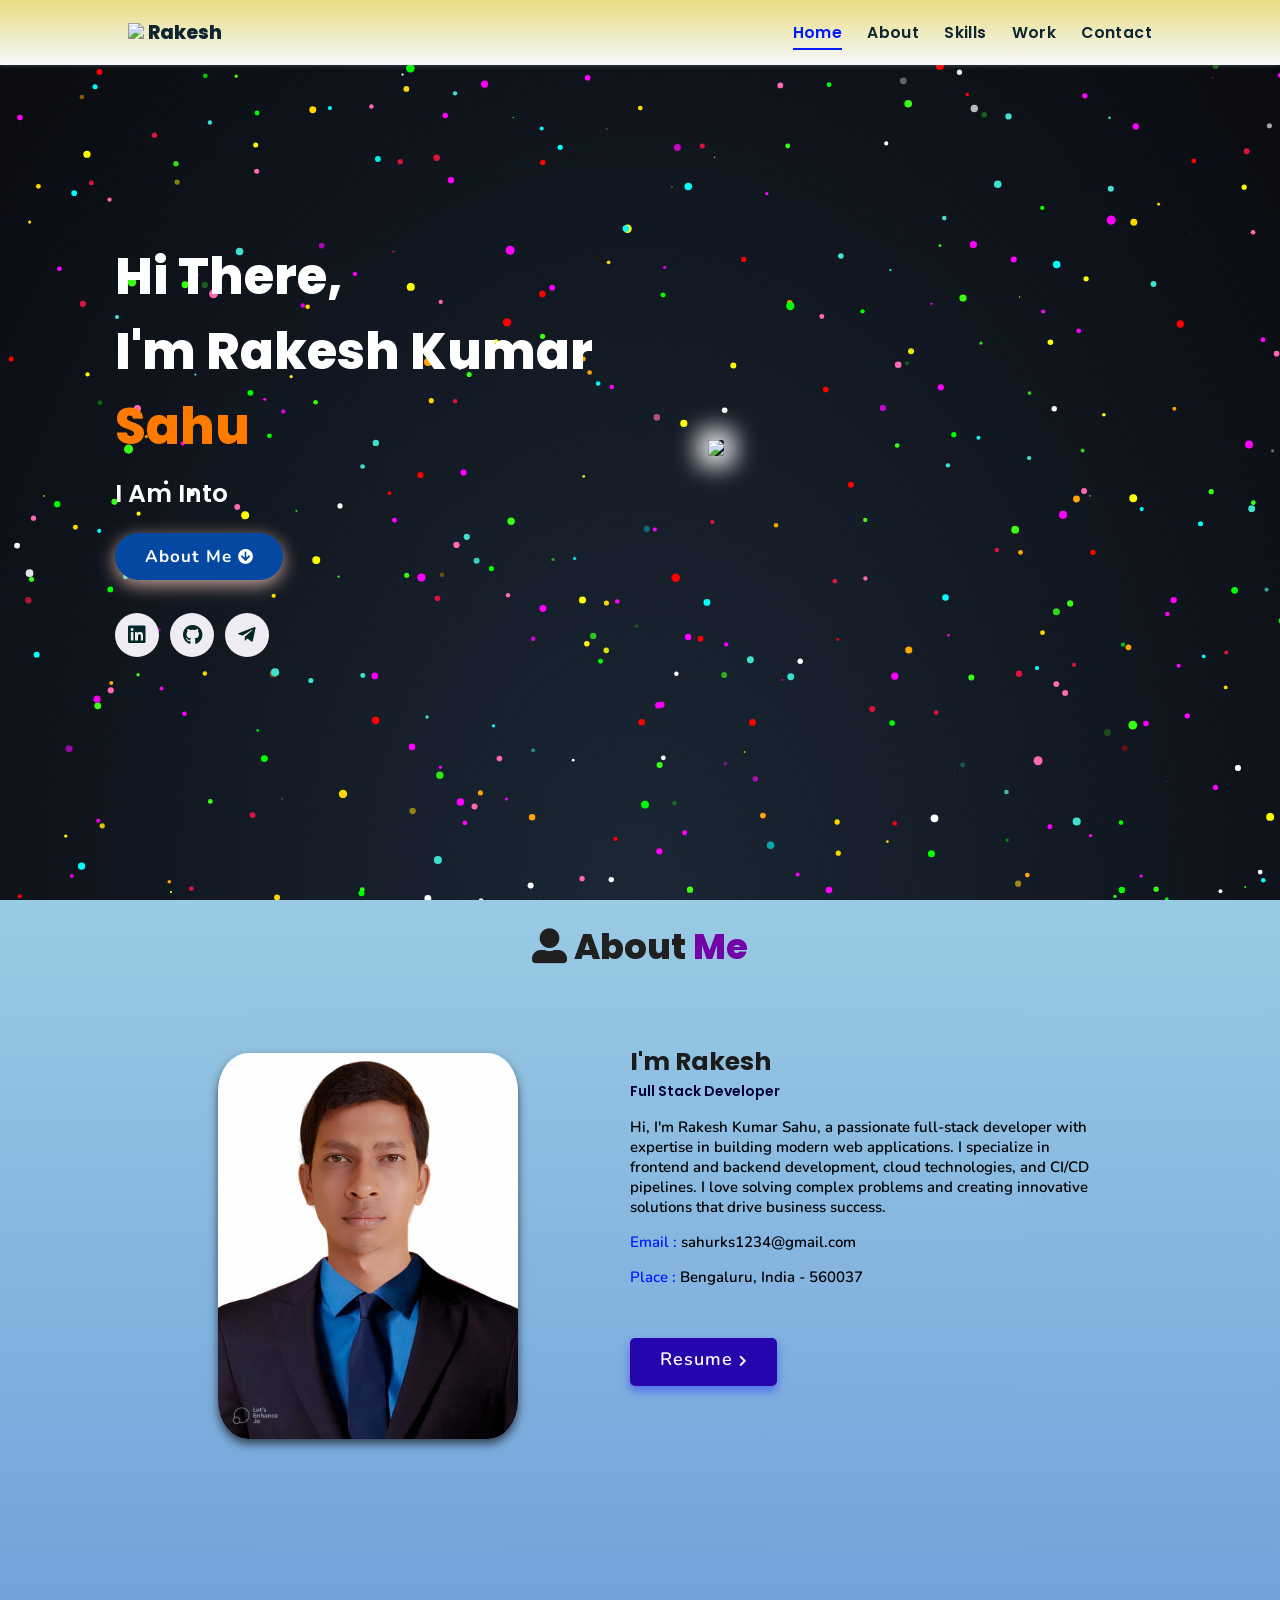
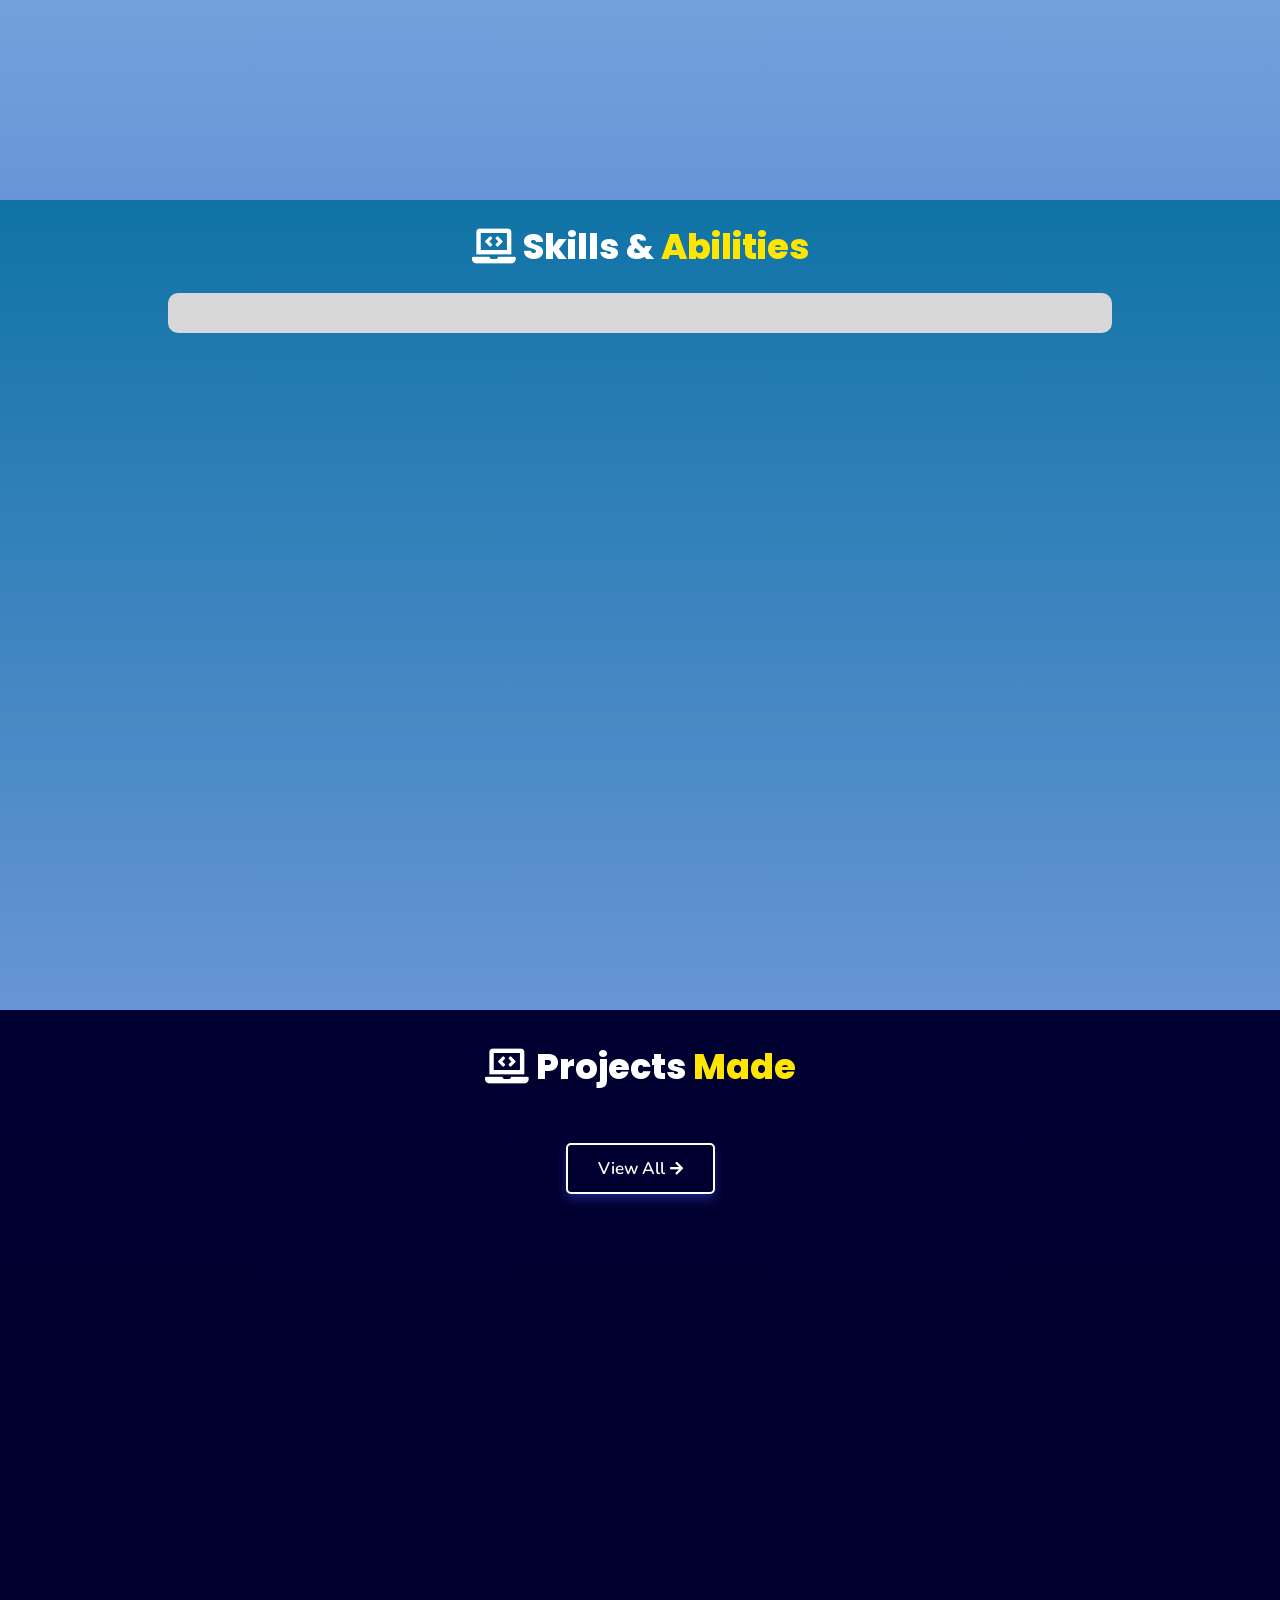
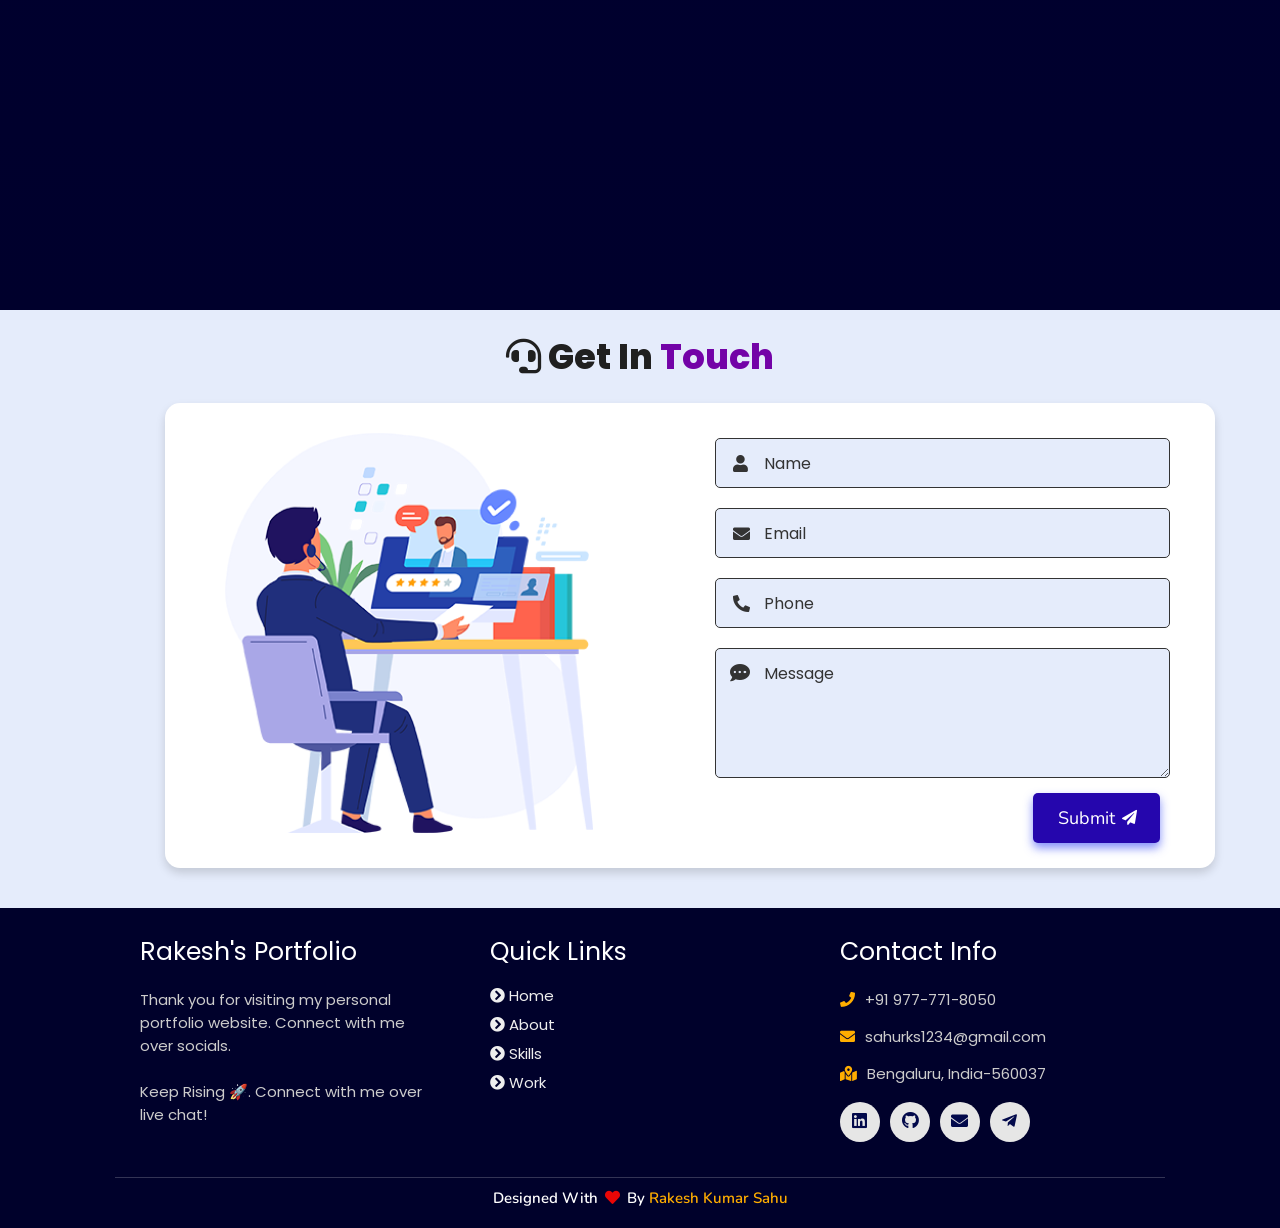
==== index.html @ 82010b8a "Update index.html" ====
<!DOCTYPE html>
<html lang="en">
<head>
    <meta charset="UTF-8">
    <meta http-equiv="X-UA-Compatible" content="IE=edge">
    <meta name="viewport" content="width=device-width, initial-scale=1.0">
    <meta name="keywords" content="Rakesh, portfolio, full stack dev, personal portfolio lifecodes, portfolio design, portfolio website, personal portfolio" />
    <meta name="description" content="Welcome to Rakesh's Portfolio. Full-Stack Web Developer"/>
    <!-- Custom CSS -->
    <link rel="stylesheet" href="./assets/css/style.css">
    
    <!-- Font Awesome -->
    <link rel="stylesheet" href="https://cdnjs.cloudflare.com/ajax/libs/font-awesome/5.15.3/css/all.min.css" integrity="sha512-iBBXm8fW90+nuLcSKlbmrPcLa0OT92xO1BIsZ+ywDWZCvqsWgccV3gFoRBv0z+8dLJgyAHIhR35VZc2oM/gI1w==" crossorigin="anonymous" referrerpolicy="no-referrer" />
    <!-- Favicon -->
    <link id='favicon' rel="shortcut icon" href="./assets/images/Programmer.mp4" type="image/x-png">
    <title>Rakesh Kumar Sahu👨‍💻</title>
    
</head>
<body oncontextmenu="return false">

<!-- pre loader -->
<!-- <div class="loader-container">
  <img draggable="false" src="./assets/images/preloader.gif" alt="">
</div> -->

<!-- navbar starts -->
<header>
        <a href="/" class="logo"><img src="https://img.icons8.com/external-flat-icons-vectorslab/50/external-Hacker-cyber-security-flat-icons-vectorslab.png"></img> Rakesh</a>

        <div id="menu" class="fas fa-bars"></div>
        <nav class="navbar">
            <ul>
            <li><a class="active" href="#home">Home</a></li>
            <li><a href="#about">About</a></li>
            <li><a href="#skills">Skills</a></li>
            <li><a href="#work">Work</a></li>
            <li><a href="#contact">Contact</a></li>
            </ul>
        </nav>
</header>
<!-- navbar ends -->


<!-- hero section starts -->
<section class="home" id="home">
    <div id="particles-js"></div>

    <div class="content">
    <h2>Hi There,<br/> I'm Rakesh Kumar <span>Sahu</span></h2>
    <p>i am into <span class="typing-text"></span></p>
    <a href="#about" class="btn"><span>About Me</span>
      <i class="fas fa-arrow-circle-down"></i>
    </a>
    <div class="socials">
        <ul class="social-icons">
          <li><a class="linkedin" aria-label="LinkedIn" href="https://linkedin.com/in/rakesh-kumar-sahu-5b75a6271" target="_blank"><i class="fab fa-linkedin"></i></a></li> 
          <li><a class="github" aria-label="GitHub" href="https://github.com/rakeshkumarsahugithub" target="_blank"><i class="fab fa-github"></i></a></li>
          <!-- <li><a class="twitter" aria-label="Twitter" href="https://twitter.com/" target="_blank"><i class="fab fa-twitter"></i></a></li> -->
          <li><a class="telegram" aria-label="Telegram" href="https://t.me/RakeshKumarSahu9" target="_blank"><i class="fab fa-telegram-plane"></i></a></li>
        
        </ul>
      </div>
    </div>
<div class="image">
    <img draggable="false" class="tilt" src="https://i.pinimg.com/originals/81/17/8b/81178b47a8598f0c81c4799f2cdd4057.gif"/>
</div>
</section>
<!-- hero section ends -->


<!-- about section starts -->
<section class="about" id="about">
    <h2 class="heading"><i class="fas fa-user-alt"></i> About <span>Me</span></h2>
    
    <div class="row">

    <div class="image">
        <img draggable="false" class="tilt" src="./assets/images/WhatsApp_Image_2023-08-06_at_10.42.18_AM-removebg-preview_auto_x2.jpg" alt="">
    </div>
    <div class="content">
        <h3>I'm Rakesh</h3>
        <span class="tag">Full Stack Developer</span>
        
        <p>
          Hi, I'm Rakesh Kumar Sahu, a passionate full-stack developer with expertise in building modern web applications. I specialize in frontend and backend development, cloud technologies, and CI/CD pipelines. I love solving complex problems and creating innovative solutions that drive business success.
        </p>
        
        
        <div class="box-container">
            <!-- <div class="box">
              <p><span> age: </span> 20</p>
              <p><span> phone : </span> +91 XXX-XXX-XXXX</p>
            </div> -->
            <div class="box">
              <p><span> email : </span> sahurks1234@gmail.com</p>
              <p><span> place : </span> Bengaluru, India - 560037</p>
            </div>
        </div>
        
        <div class="resumebtn">
            <a href="https://drive.google.com/file/d/1PlGRcjGvTyYJ7hmjeD099oIGL49jjYA_/view?usp=drivesdk" target="_blank" class="btn"><span>Resume</span>
                <i class="fas fa-chevron-right"></i>
            </a>
        </div>

    </div>
    </div>
</section>
<!-- about section ends -->

<!-- skills section starts -->
<section class="skills" id="skills">

    <h2 class="heading"><i class="fas fa-laptop-code"></i> Skills & <span>Abilities</span></h2>

    <div class="container">
          <div class="row" id="skillsContainer">

            <!-- <div class="bar">
              <div class="info">
                <img src="https://img.icons8.com/color/48/000000/adobe-xd.png"/>
                <span>AdobeXD</span>
              </div>
            </div> -->

      </div>
</div>
</section>
<!-- skills section ends -->





<!-- work project section starts -->
<section class="work" id="work">

  <h2 class="heading"><i class="fas fa-laptop-code"></i> Projects <span>Made</span></h2>

  <div class="box-container">

</div>

<div class="viewall">
  <a href="https://github.com/rakeshkumarsahugithub" class="btn"><span>View All</span>
    <i class="fas fa-arrow-right"></i>
</a>
</div>

</section>
<!-- work project section ends -->




<!-- contact section starts -->
<section class="contact" id="contact">
  
  <h2 class="heading"><i class="fas fa-headset"></i> Get in <span>Touch</span></h2>

  <div class="container">
    <div class="content">
      <div class="image-box">
        <img draggable="false" src="./assets/images/contact1.png" alt="">
      </div>
    <form id="contact-form">
      
      <div class="form-group">
        <div class="field">
          <input type="text" name="name" placeholder="Name" required>
          <i class='fas fa-user'></i>
        </div>
        <div class="field">
          <input type="text" name="email" placeholder="Email" required>
          <i class='fas fa-envelope'></i>
        </div>
        <div class="field">
          <input type="text" name="phone" placeholder="Phone">
          <i class='fas fa-phone-alt'></i>
        </div>
        <div class="message">
        <textarea placeholder="Message" name="message" required></textarea>
        <i class="fas fa-comment-dots"></i>
        </div>
        </div>
      <div class="button-area">
        <button type="submit">
          Submit <i class="fa fa-paper-plane"></i></button>
      </div>
    </form>
  </div>
  </div>
</section>
<!-- contact section ends -->


<!-- footer section starts -->
<section class="footer">

  <div class="box-container">

      <div class="box">
          <h3>Rakesh's Portfolio</h3>
          <p>Thank you for visiting my personal portfolio website. Connect with me over socials. <br/> <br/> Keep Rising 🚀. Connect with me over live chat!</p>
      </div>

      <div class="box">
          <h3>quick links</h3>
          <a href="#home"><i class="fas fa-chevron-circle-right"></i> home</a>
          <a href="#about"><i class="fas fa-chevron-circle-right"></i> about</a>
          <a href="#skills"><i class="fas fa-chevron-circle-right"></i> skills</a>
          <a href="#work"><i class="fas fa-chevron-circle-right"></i> work</a>
          
      </div>

      <div class="box">
          <h3>contact info</h3>
          <p> <i class="fas fa-phone"></i>+91 977-771-8050</p>
          <p> <i class="fas fa-envelope"></i>sahurks1234@gmail.com</p>
          <p> <i class="fas fa-map-marked-alt"></i>Bengaluru, India-560037</p>
          <div class="share">

              <a href="https://www.linkedin.com/in/rakesh-kumar-sahu-5b75a6271" class="fab fa-linkedin" aria-label="LinkedIn" target="_blank"></a>
              <a href="https://github.com/rakeshkumarsahugithub" class="fab fa-github" aria-label="GitHub" target="_blank"></a>
              <a href="mailto:sahurks1234@@gmail.com" class="fas fa-envelope" aria-label="Mail" target="_blank"></a>
              <a href="https://t.me/RakeshKumarSahu9" class="fab fa-telegram-plane" aria-label="Telegram" target="_blank"></a>
          </div>
      </div>
  </div>

  <h1 class="credit">Designed with <i class="fa fa-heart pulse"></i> by <a href="https://linkedin.com/in/rakesh-kumar-sahu-5b75a6271"> Rakesh Kumar Sahu</a></h1>

</section>
<!-- footer section ends -->


<!-- scroll top btn -->
<a href="#home" aria-label="ScrollTop" class="fas fa-angle-up" id="scroll-top"></a>
<!-- scroll back to top -->


<!-- ==== ALL MAJOR JAVASCRIPT CDNS STARTS ==== -->
<!-- jquery cdn -->
<script src="https://cdnjs.cloudflare.com/ajax/libs/jquery/3.6.0/jquery.min.js" integrity="sha512-894YE6QWD5I59HgZOGReFYm4dnWc1Qt5NtvYSaNcOP+u1T9qYdvdihz0PPSiiqn/+/3e7Jo4EaG7TubfWGUrMQ==" crossorigin="anonymous" referrerpolicy="no-referrer"></script>

<!-- typed.js cdn -->
<script src="https://cdnjs.cloudflare.com/ajax/libs/typed.js/2.0.5/typed.min.js" integrity="sha512-1KbKusm/hAtkX5FScVR5G36wodIMnVd/aP04af06iyQTkD17szAMGNmxfNH+tEuFp3Og/P5G32L1qEC47CZbUQ==" crossorigin="anonymous" referrerpolicy="no-referrer"></script>

<!-- particle.js links -->
<script src="./assets/js/particles.min.js"></script>
<script src="./assets/js/app.js"></script>

<!-- vanilla tilt.js links -->
<script src="https://cdnjs.cloudflare.com/ajax/libs/vanilla-tilt/1.7.0/vanilla-tilt.min.js" integrity="sha512-SttpKhJqONuBVxbRcuH0wezjuX+BoFoli0yPsnrAADcHsQMW8rkR84ItFHGIkPvhnlRnE2FaifDOUw+EltbuHg==" crossorigin="anonymous" referrerpolicy="no-referrer"></script>

<!-- scroll reveal anim -->
<script src="https://unpkg.com/scrollreveal"></script>

<script
      type="text/javascript"
      src="https://cdn.jsdelivr.net/npm/emailjs-com@3/dist/email.min.js"
    ></script>

<!-- ==== ALL MAJOR JAVASCRIPT CDNS ENDS ==== -->

<script src="./assets/js/script.js"></script>

</body>
</html>
---- assets/css/style.css ----
@import url("https://fonts.googleapis.com/css2?family=Poppins:wght@400;600;700&display=swap");
@import url("https://fonts.googleapis.com/css2?family=Nunito:ital,wght@0,300;0,400;0,600;0,700;1,300;1,400&display=swap");

* {
  margin: 0;
  padding: 0;
  box-sizing: border-box;
  text-decoration: none;
  outline: none;
  border: none;
  text-transform: capitalize;
  transition: all 0.2s linear;
}
html {
  font-size: 62.5%;
  overflow-x: hidden;
  scroll-behavior: smooth;
}
body {
  background: #f7f7f7;
  font-family: "Poppins", sans-serif;
}

*::selection {
  background: #2b3dda;
  color: #fff;
}

html {
  font-size: 62.5%;
  overflow-x: hidden;
}
html::-webkit-scrollbar {
  width: 0.8rem;
}
html::-webkit-scrollbar-track {
  background: rgb(235, 202, 245);
}
html::-webkit-scrollbar-thumb {
  background: #420177;
}

/* pre loader start */
.loader-container {
  position: fixed;
  top: 0;
  left: 0;
  z-index: 10000;
  background: #e6eff1;
  display: flex;
  align-items: center;
  justify-content: center;
  height: 100%;
  width: 100%;
}
.loader-container.fade-out {
  top: -120%;
}
/* pre loader end */

/* navbar starts */
header {
  position: fixed;
  top: 0;
  left: 0;
  right: 0;
  z-index: 1000;
  display: flex;
  align-items: center;
  justify-content: space-between;
  padding: 1.7rem 10%;
  height: 6.5rem;
  background: linear-gradient(to bottom, #e9dd82, #f5f8fc);
  box-shadow: 0 1px 4px rgba(146, 161, 176, 0.3);
}
section {
  min-height: 100vh;
  padding: 2rem 9%;
}
.heading {
  font-size: 3.5rem;
  color: rgb(32, 32, 32);
  font-weight: 800;
  text-align: center;
}
.heading span {
  color: rgb(115, 3, 167);
}
header .logo {
  font-size: 1.9rem;
  font-weight: 800;
  text-decoration: none;
  color: #0e2431;
}


header .logo:hover {
  color: #fc8c05;
}
header .navbar ul {
  list-style: none;
  display: flex;
  justify-content: center;
  align-items: center;
}
header .navbar li {
  margin-left: 2.5rem;
}
header .navbar ul li a {
  font-size: 1.57rem;
  color: #0e2431;
  font-weight: 600;
  text-decoration: none;
  letter-spacing: 0.04rem;
  transition: 0.2s;
}
header .navbar ul li a.active,
header .navbar ul li a:hover {
  color: #011aff;
  border-bottom: 0.2rem solid #011aff;
  padding: 0.5rem 0;
}
/* navbar ends */

/* hamburger icon starts*/
#menu {
  font-size: 3rem;
  cursor: pointer;
  color: rgb(24, 2, 63);
  display: none;
}
@media (max-width: 768px) {
  #menu {
    display: block;
  }
  header .navbar {
    position: fixed;
    top: 6.5rem;
    right: -120%;
    width: 75%;
    height: 100%;
    text-align: left;
    align-items: flex-start;
    background-color: #0e0f31;
  }
  header .navbar ul {
    flex-flow: column;
    padding: 1rem;
  }
  header .navbar ul li {
    text-align: center;
    width: 100%;
    margin: 1rem 0;
    border-radius: 0.5rem;
    width: 26rem;
  }
  header .navbar ul li a {
    display: block;
    padding: 1rem;
    text-align: left;
    color: #fff;
    font-size: 2rem;
  }
  header .navbar ul li a.active,
  header .navbar ul li a:hover {
    padding: 1rem;
    color: #fff;
    border-radius: 0.5rem;
    border-bottom: 0.5rem solid #011aff;
  }
  .fa-times {
    transform: rotate(180deg);
  }
  header .navbar.nav-toggle {
    right: 0;
  }
}
/* hamburger icon ends */

/* hero section starts*/
.home {
  /* background: radial-gradient(circle at center, #000428 0%, #004e92 100%); */
  background: radial-gradient(ellipse at bottom, #1B2735 0%, #090A0F 100%);
  position: relative;
  display: flex;
  flex-wrap: wrap;
  gap: 1.5rem;
  min-height: 100vh;
  align-items: center;
}
.home #particles-js {
  position: absolute;
  top: 0;
  left: 0;
  height: 100%;
  width: 100%;
}
.home::before {
  content: "";
  position: absolute;
  top: 0;
  left: 0;
  height: 100%;
  width: 100%;
}

.home .content {
  flex: 1 1 40rem;
  padding-top: 1rem;
  z-index: 1;
}
.home .image {
  flex: 1 1 40rem;
  z-index: 1;
}
.home .image img {
  width: 70%;
  margin-left: 6rem;
  border-radius: 15%;
  box-shadow: 0 0 22px 12px rgba(255, 255, 255, 0.8);  /* White glowing shadow */
  transition: box-shadow 0.3s ease-in-out;
  cursor: pointer;
}
.image img:hover {
  box-shadow: 0 0 35px 18px rgba(255, 255, 255, 0.9);  /* Enhanced glow effect on hover */
}
.home .content h2 {
  font-size: 5rem;
  font-weight: 800;
  color: #FFFFFF;
}
.home .content h2 span {
  font-size: 5rem;
  font-weight: 800;
  color: #ff7b00;
}
.home .content p {
  font-size: 2.5rem;
  color: #ffffff;
  font-weight: 600;
  padding: 1rem 0;
}
.home .content p span {
  font-size: 2.5rem;
  color: rgb(235, 15, 125);
  font-weight: 600;
  padding: 1rem 0;
}
.home .btn {
  margin-top: 1rem;
  position: absolute;
  line-height: 0;
  padding: 1.6rem 3rem;
  border-radius: 4em;
  transition: 0.5s;
  color: #fff;
  background: #0448a1;
  box-shadow: 0px 5px 18px rgba(253, 206, 188, 0.771);
  font-family: "Nunito", sans-serif;
}
.home .btn span {
  font-weight: 700;
  font-size: 1.7rem;
  letter-spacing: 0.1rem;
}
.home .btn i {
  margin-left: 0.3rem;
  font-size: 1.5rem;
  transition: 0.3s;
}
.home .btn:hover {
  color: #100e0e;
  background: #ffffff;
}
.home .btn:hover i {
  transform: translateX(5px);
}
/* social icons start */
.socials {
  position: relative;
  margin-top: 9rem;
}
.socials .social-icons {
  padding-left: 0;
  margin-bottom: 0;
  list-style: none;
}
.socials .social-icons li {
  display: inline-block;
  margin-bottom: 14px;
}
.social-icons a {
  font-size: 2rem;
  display: inline-block;
  line-height: 44px;
  color: #012727;
  background-color: #efedf3;
  width: 44px;
  height: 44px;
  text-align: center;
  margin-right: 8px;
  border-radius: 100%;
  -webkit-transition: all 0.2s linear;
  -o-transition: all 0.2s linear;
  transition: all 0.2s linear;
}
.social-icons a:active,
.social-icons a:focus,
.social-icons a:hover {
  color: #fff;
  background-color: #0685da;
}
.social-icons a.github:hover {
  background-color: #0e0e0e;
}
.social-icons a.twitter:hover {
  background-color: #00aced;
}
.social-icons a.linkedin:hover {
  background-color: #007bb6;
}
.social-icons a.dev:hover {
  background-color: #070707;
}
/* social icons end */

/* hero media queries starts*/
@media (max-width: 450px) {
  .home .btn {
    margin: 4rem 0;
  }
  .socials {
    margin-top: 12rem;
  }
  .home .image img {
    margin-top: -12rem;
  }
  .home .content p {
    font-size: 2.2rem;
  }
  .home .content p span {
    font-size: 2.2rem;
  }
}
/* hero media queries ends*/
/* hero section end */

/* about section starts */
.about {
  background: linear-gradient(to bottom, #99cbe4, #6895d8);
}
.about .row {
  display: flex;
  flex-direction: row;
  gap: 2rem;
  flex-wrap: wrap;
  padding: 4rem;
}
.about .row .image {
  text-align: center;
  flex: 1 1 35rem;
}
.about .row .image img {
  margin: 4rem;
  width: 30rem;
  height: auto;
  border-radius: 10%;
  box-shadow: 0 5px 10px rgba(0, 0, 0, 0.6);
  /* mix-blend-mode: luminosity; */
  transition: 0.3s;
  cursor: pointer;
}
.about .row .image img:hover {
  mix-blend-mode: normal;
}
.about .row .content {
  flex: 1 1 45rem;
  padding: 3rem;
}
.about .row .content h3 {
  color: rgb(27, 27, 27);
  font-size: 2.5rem;
}
.about .row .content .tag {
  font-size: 1.4rem;
  color: #020133;
  font-weight: 600;
  margin-top: 1rem;
}
.about .row .content p {
  font-size: 1.5rem;
  margin-top: 1.5rem;
  font-family: "Nunito";
  font-weight: 600;
  text-transform: none;
}
.about .row .content .box-container {
  display: flex;
  flex-wrap: wrap;
  gap: 1.5rem;
  font-family: "Nunito";
  font-weight: 600;
}
.about .row .content .box-container .box p {
  text-transform: none;
}
.about .row .content .box-container .box p span {
  color: #011aff;
}
.resumebtn {
  margin-top: 6rem;
}
.resumebtn .btn {
  padding: 1.7rem 3rem;
  border-radius: 0.5em;
  transition: 0.3s;
  color: #fff;
  background: #2506ad;
  box-shadow: 0px 5px 10px rgba(48, 68, 247, 0.6);
  font-family: "Nunito", sans-serif;
}
.resumebtn .btn span {
  font-weight: 600;
  font-size: 1.8rem;
  letter-spacing: 0.1rem;
}
.resumebtn .btn i {
  margin-left: 0.3rem;
  font-size: 1.2rem;
  transition: 0.3s;
}
.resumebtn .btn:hover {
  background: #1a047e;
}
.resumebtn .btn:hover i {
  transform: translateX(5px);
}
/* about media queries starts*/
@media screen and (max-width: 600px) {
  .about .row .image {
    margin-top: 2rem;
  }
  .about .row .image img {
    margin: 0 auto;
    width: 80%;
    mix-blend-mode: normal;
  }
  .about .row {
    padding: 0.5rem;
    margin-bottom: 7rem;
  }
  .about .row .content {
    padding: 1rem;
  }
  .about .row .content .box-container {
    gap: 0;
  }
}
/* about media queries ends*/
/* about section ends */

/* skills section starts */
.skills {
  min-height: 90vh;
  background: linear-gradient(to bottom, #0f73a5, #6895d8);
}
.skills h2 {
  color: #fff;
}
.skills .heading span {
  color: rgb(255, 230, 0);
}
.skills .container {
  background: rgba(222, 218, 217, 0.969);
  color: #fff;
  border-radius: 1rem;
  padding: 2rem;
  width: 90%;
  margin: auto;
  margin-top: 2rem;
}
.skills .container .row {
  display: grid;
  grid-template-columns: repeat(6, 1fr);
  flex-wrap: wrap;
  gap: 1.8rem;
}
.skills .container .bar {
  margin-bottom: 15px;
  padding: 10px;
  border-radius: 1rem;
  box-shadow: 0 4px 10px rgba(0, 0, 0, 0.2);
  background: rgba(0, 0, 22, 0.9);
  transition: 0.2s;
}
.skills .container .bar:hover {
  box-shadow: 0 8px 10px rgba(237, 90, 5, 0.8) !important;
  background-color: rgba(0, 0, 0, 0.9) !important;
}
.skills .container .bar .info {
  display: flex;
  flex-direction: column;
  align-items: center;
  gap: 1rem;
  margin-top: 1rem;
}
.skills .container .bar .info i {
  font-size: 4rem;
}
.skills .container .bar .info span {
  font-size: 2rem;
  font-weight: 500;
  font-family: "Poppins";
  margin-left: 0.5rem;
}
/* skills media queries starts*/
@media screen and (max-width: 600px) {
  .skills .container {
    padding: 0;
    margin: 0;
  }
  .skills .container .row {
    grid-template-columns: repeat(2, 1fr);
    margin: 1rem;
    padding: 2rem 0.2rem 2rem 0.2rem;
    gap: 1rem;
  }
  .skills .container {
    margin-top: 5px;
    width: 100%;
  }
}
/* skills media queries ends*/
/* skills section ends */

/* education section starts */
.education {
  background: #e5ecfb;
  min-height: 80vh;
}
.education .qoute {
  font-size: 1.5rem;
  text-align: center;
  font-family: "Nunito", sans-serif;
  font-weight: 600;
  margin-top: 0.5rem;
}
.education .box-container {
  display: flex;
  flex-wrap: wrap;
  justify-content: center;
  align-items: center;
  flex-direction: column;
}
.education .box-container .box {
  display: flex;
  flex-direction: row;
  width: 80%;
  border-radius: 0.5rem;
  box-shadow: 0.2rem 0.5rem 1rem rgba(0, 0, 0, 0.2);
  text-align: center;
  position: relative;
  margin-top: 2rem;
  overflow: hidden;
  transition: 0.3s;
  background: rgb(252, 252, 252);
}
.education .box-container .box:hover {
  transform: scale(1.03);
  box-shadow: 1rem 0.5rem 1.2rem rgba(0, 0, 0, 0.3);
}
.education .box-container .box .image {
  flex: 1 1 20rem;
  width: 100%;
}
.education .box-container .box img {
  object-fit: cover;
  position: relative;
  width: 100%;
  height: 100%;
}
.education .box-container .box .content {
  position: relative;
  display: flex;
  flex-direction: column;
  padding: 1rem;
  flex-wrap: wrap;
  flex: 1 1 70rem;
}
.education .box-container .box .content h3 {
  font-size: 2.5rem;
  color: #012970;
  padding: 0.5rem 0;
  font-weight: 600;
  text-align: left;
  margin-left: 1rem;
}
.education .box-container .box .content p {
  font-size: 1.5rem;
  margin-left: 1rem;
  text-align: left;
}
.education h4 {
  font-size: 2rem;
  color: rgb(34, 109, 0);
  text-align: left;
  margin: 1rem;
  font-family: "Nunito", sans-serif;
  font-weight: 700;
}

/* education media queries starts*/
@media screen and (max-width: 600px) {
  .education .box-container .box {
    flex-direction: column;
    width: 100%;
  }
  .education .box-container .box .image {
    width: 100%;
    height: 25rem;
  }
  .education .box-container .box img {
    width: 100%;
  }
  .education .box-container .box .content {
    position: relative;
    display: flex;
    flex-direction: column;
    padding: 1rem;
    flex-wrap: wrap;
    flex: 0;
  }
  .education .btns {
    margin-top: 2rem;
    margin-left: 1rem;
    margin-right: 1rem;
    flex-wrap: wrap;
  }
}
/* education media queries ends*/
/* education section ends */

/* work section starts */
.work {
  /* background: #010124; */
  background: linear-gradient(to bottom, #000031, #00002c);
}
.work h2 {
  color: #fff;
  padding: 1rem;
}
.work .heading span {
  color: rgb(255, 230, 0);
}
.work .box-container {
  display: flex;
  flex-wrap: wrap;
  gap: 1.5rem;
  margin: 2rem;
}
.work .box-container .box {
  flex: 1 1 30rem;
  border-radius: 0.5rem;
  box-shadow: 0 0.5rem 1rem rgba(0, 0, 0, 0.1);
  position: relative;
  overflow: hidden;
  height: 30rem;
}
.work .box-container .box img {
  height: 100%;
  width: 100%;
  object-fit: cover;
}
.work .box-container .box .content {
  height: 100%;
  width: 100%;
  position: absolute;
  top: 85%;
  left: 0;
  background: rgba(255, 255, 255, 0.9);
  display: flex;
  flex-direction: column;
}
.work .box-container .box .content .tag {
  display: flex;
  flex-direction: row;
  justify-content: space-between;
  align-items: center;
  height: 4.5rem;
  width: 100%;
  padding-left: 1rem;
  background: #ffd900;
}
.work .box-container .box .content .tag h3 {
  font-size: 2rem;
}
.work .box-container .box:hover .content {
  top: 25%;
}
.work .desc {
  margin: 2rem;
  display: flex;
  flex-direction: column;
  justify-content: center;
}
.work .desc p {
  font-size: 1.5rem;
}
.work .desc .btns {
  display: flex;
  justify-content: space-between;
  width: 100%;
  margin-top: 2rem;
}
.work .desc .btns .btn {
  line-height: 0;
  display: inline;
  padding: 1.5rem 2.5rem;
  border-radius: 0.5rem;
  font-size: 1.5rem;
  color: #fff;
  background: rgb(12, 12, 12);
  margin-right: 2rem;
}
.work .desc .btns .btn:hover {
  background: #310ae0f5;
}
.work .viewall {
  display: flex;
  justify-content: center;
}
.work .viewall .btn {
  position: relative;
  line-height: 0;
  padding: 1.6rem 3rem;
  border-radius: 0.5em;
  transition: 0.5s;
  color: rgb(255, 255, 255);
  font-weight: 700;
  border: 2px solid #fff;
  box-shadow: 0px 5px 10px rgba(65, 84, 241, 0.4);
  text-align: center;
}
.work .viewall .btn span {
  font-weight: 600;
  font-size: 1.7rem;
  font-family: "Nunito", sans-serif;
}
.work .viewall .btn i {
  margin-left: 0.3rem;
  font-size: 1.5rem;
  transition: 0.3s;
}
.work .viewall .btn:hover {
  background: #fff;
  color: #000;
}
.work .viewall .btn:hover i {
  transform: translateX(5px);
}
/* work section ends */


/* view all button */
.morebtn {
  display: flex;
  justify-content: center;
}
.morebtn .btn {
  position: relative;
  line-height: 0;
  padding: 1.6rem 3rem;
  border-radius: 0.5em;
  transition: 0.5s;
  color: #fff;
  background: #2506ad;
  box-shadow: 0px 5px 10px rgba(48, 68, 247, 0.6);
  text-align: center;
}
.morebtn .btn span {
  font-weight: 600;
  font-size: 1.7rem;
  font-family: "Nunito", sans-serif;
}
.morebtn .btn i {
  margin-left: 0.3rem;
  font-size: 1.5rem;
  transition: 0.3s;
}
.morebtn .btn:hover {
  background: #1a047e;
}
.morebtn .btn:hover i {
  transform: translateX(5px);
}

/* Media queries - Responsive timeline on screens less than 600px wide */
@media screen and (max-width: 600px) {
  .experience {
    min-height: 80vh;
  }
  .experience .timeline {
    margin-top: 2rem;
  }
  .experience .timeline::after {
    left: 31px;
  }
  .experience .container {
    width: 100%;
    padding-left: 8rem;
    padding-right: 2rem;
  }
  .experience .container::after {
    font-size: 2.2rem;
  }
  .experience .container::before {
    left: 61px;
    border: medium solid #f68c09;
    border-width: 10px 10px 10px 0;
    border-color: transparent #f68c09 transparent transparent;
  }
  .experience .left::after {
    left: 15px;
  }
  .experience .right::after {
    left: 15px;
  }
  .experience .right {
    left: 0%;
  }
  .morebtn {
    margin-top: 3rem;
  }
}
/* experience media queries ends */
/* experience section ends */

/* contact section starts */
.contact {
  background: #e5ecfb;
  min-height: 60vh;
}
.contact .container {
  max-width: 1050px;
  width: 100%;
  background: #fff;
  border-radius: 1.5rem;
  margin: 2rem 5rem;
  box-shadow: 0 5px 10px rgba(0, 0, 0, 0.15);
}
.contact .container .content {
  display: flex;
  align-items: center;
  justify-content: space-between;
  padding: 2.5rem 2rem;
}
.contact .content .image-box {
  max-width: 60%;
  margin-left: 4rem;
}
.contact .content .image-box img {
  width: 100%;
  height: 40rem;
  position: relative;
}
.contact .content form {
  width: 45%;
  margin-right: 3.5rem;
}
form .form-group {
  display: flex;
  flex-direction: column;
  justify-content: center;
}
.form-group .field {
  height: 50px;
  display: flex;
  position: relative;
  margin: 1rem;
  width: 100%;
}
form i {
  position: absolute;
  top: 50%;
  left: 18px;
  color: rgb(51, 51, 51);
  font-size: 17px;
  pointer-events: none;
  transform: translateY(-50%);
}
form .field input,
form .message textarea {
  width: 100%;
  height: 100%;
  outline: none;
  padding: 0 16px 0 48px;
  font-size: 16px;
  font-family: "Poppins", sans-serif;
  border-radius: 5px;
  border: 1px solid rgb(51, 51, 51);
  background: #e5ecfb;
}
.field input::placeholder,
.message textarea::placeholder {
  color: rgb(51, 51, 51);
}
.field input:focus,
.message textarea:focus {
  padding-left: 47px;
  border: 2px solid rgb(115, 3, 167);
}
.field input:focus ~ i,
.message textarea:focus ~ i {
  color: rgb(115, 3, 167);
}
form .message {
  position: relative;
  margin: 1rem;
  width: 100%;
}
form .message i {
  top: 25px;
  font-size: 20px;
  left: 15px;
}
form .message textarea {
  min-height: 130px;
  max-height: 230px;
  max-width: 100%;
  min-width: 100%;
  padding: 12px 20px 0 48px;
}
form .message textarea::-webkit-scrollbar {
  width: 0px;
}
form .button-area {
  display: flex;
  float: right;
  flex-direction: row-reverse;
}
.button-area button {
  color: #fff;
  border: none;
  outline: none;
  font-size: 1.8rem;
  cursor: pointer;
  border-radius: 5px;
  padding: 13px 25px;
  background: #2506ad;
  box-shadow: 0px 5px 10px rgba(48, 68, 247, 0.6);
  transition: 0.3s ease;
  font-family: "Nunito", sans-serif;
}
.button-area button:hover {
  background: #421cecf5;
}
.button-area span {
  font-size: 17px;
  padding: 1rem;
  display: none;
}
.button-area button i {
  position: relative;
  top: 6px;
  left: 2px;
  font-size: 1.5rem;
  transition: 0.3s;
  color: #fff;
}
.button-area button:hover i {
  left: 8px;
}
/* contact section media queries starts */
@media (max-width: 900px) {
  .contact {
    min-height: 70vh;
  }
  .contact .container {
    margin: 3rem 0 2rem 0;
  }
  .contact .container .content {
    padding: 18px 12px;
  }
  .contact .content .image-box {
    display: none;
  }
  .contact .content form {
    width: 100%;
    margin-right: 2rem;
  }
}
/* contact section media queries ends */
/* contact section ends */

/* footer section starts */
.footer {
  min-height: auto;
  padding-top: 0;
  background: rgb(0, 1, 43);
}
.footer .box-container {
  display: flex;
  justify-content: center;
  flex-wrap: wrap;
}
.footer .box-container .box {
  flex: 1 1 25rem;
  margin: 2.5rem;
}
.footer .box-container .box h3 {
  font-size: 2.5rem;
  color: #fff;
  padding-bottom: 1rem;
  font-weight: normal;
}
.footer .box-container .box p {
  font-size: 1.5rem;
  color: #ccc;
  padding: 0.7rem 0;
  text-transform: none;
}
.footer .box-container .box p i {
  padding-right: 1rem;
  color: #ffae00;
}
.footer .box-container .box a {
  font-size: 1.5rem;
  color: rgb(238, 238, 238);
  padding: 0.3rem 0;
  display: block;
}
.footer .box-container .box a:hover {
  color: #ffae00;
}
.footer .box-container .box .share {
  display: flex;
  flex-wrap: wrap;
  padding: 1rem 0;
}
.footer .box-container .box .share a {
  height: 4rem;
  width: 4rem;
  padding: 1rem;
  text-align: center;
  border-radius: 5rem;
  font-size: 1.7rem;
  margin-right: 1rem;
  transition: 0.2s;
  background: rgb(230, 230, 230);
  color: #02094b;
  border: none;
}
.footer .box-container .box .share a:hover {
  background: transparent;
  transform: scale(0.98);
  border: 0.1rem solid rgb(180, 178, 178);
  color: #ffae00;
}
.footer .credit {
  padding: 1rem 0 0 0;
  text-align: center;
  font-size: 1.5rem;
  font-family: "Nunito", sans-serif;
  font-weight: 600;
  color: #fff;
  border-top: 0.1rem solid #fff3;
}
.footer .credit a {
  color: #ffae00;
}
.footer .fa {
  color: #e90606;
  margin: 0 0.3rem;
  font-size: 1.5rem;
  animation: pound 0.35s infinite alternate;
}
@-webkit-keyframes pound {
  to {
    transform: scale(1.1);
  }
}
@keyframes pound {
  to {
    transform: scale(1.1);
  }
}
@media (max-width: 450px) {
  .footer .box-container .box {
    margin: 1.5rem;
  }
  .footer .box-container .box p {
    padding: 0.7rem;
  }
  .footer .box-container .box .share a {
    padding: 1.2rem;
  }
}
/* footer section ends */

/* common media queries starts*/
@media (max-width: 450px) {
  html {
    font-size: 55%;
  }
  body {
    padding-right: 0;
  }
  section {
    padding: 2rem;
  }
}
/* common media queries ends*/

/* scroll top starts */
#scroll-top {
  position: fixed;
  top: -140%;
  right: 2rem;
  padding: 1rem 1.5rem;
  font-size: 2rem;
  background: #ffae00;
  color: rgb(13, 0, 44);
  border-radius: 50%;
  transition: 1s linear;
  z-index: 1000;
}
#scroll-top.active {
  top: calc(100% - 12rem);
}
/* scroll top ends */
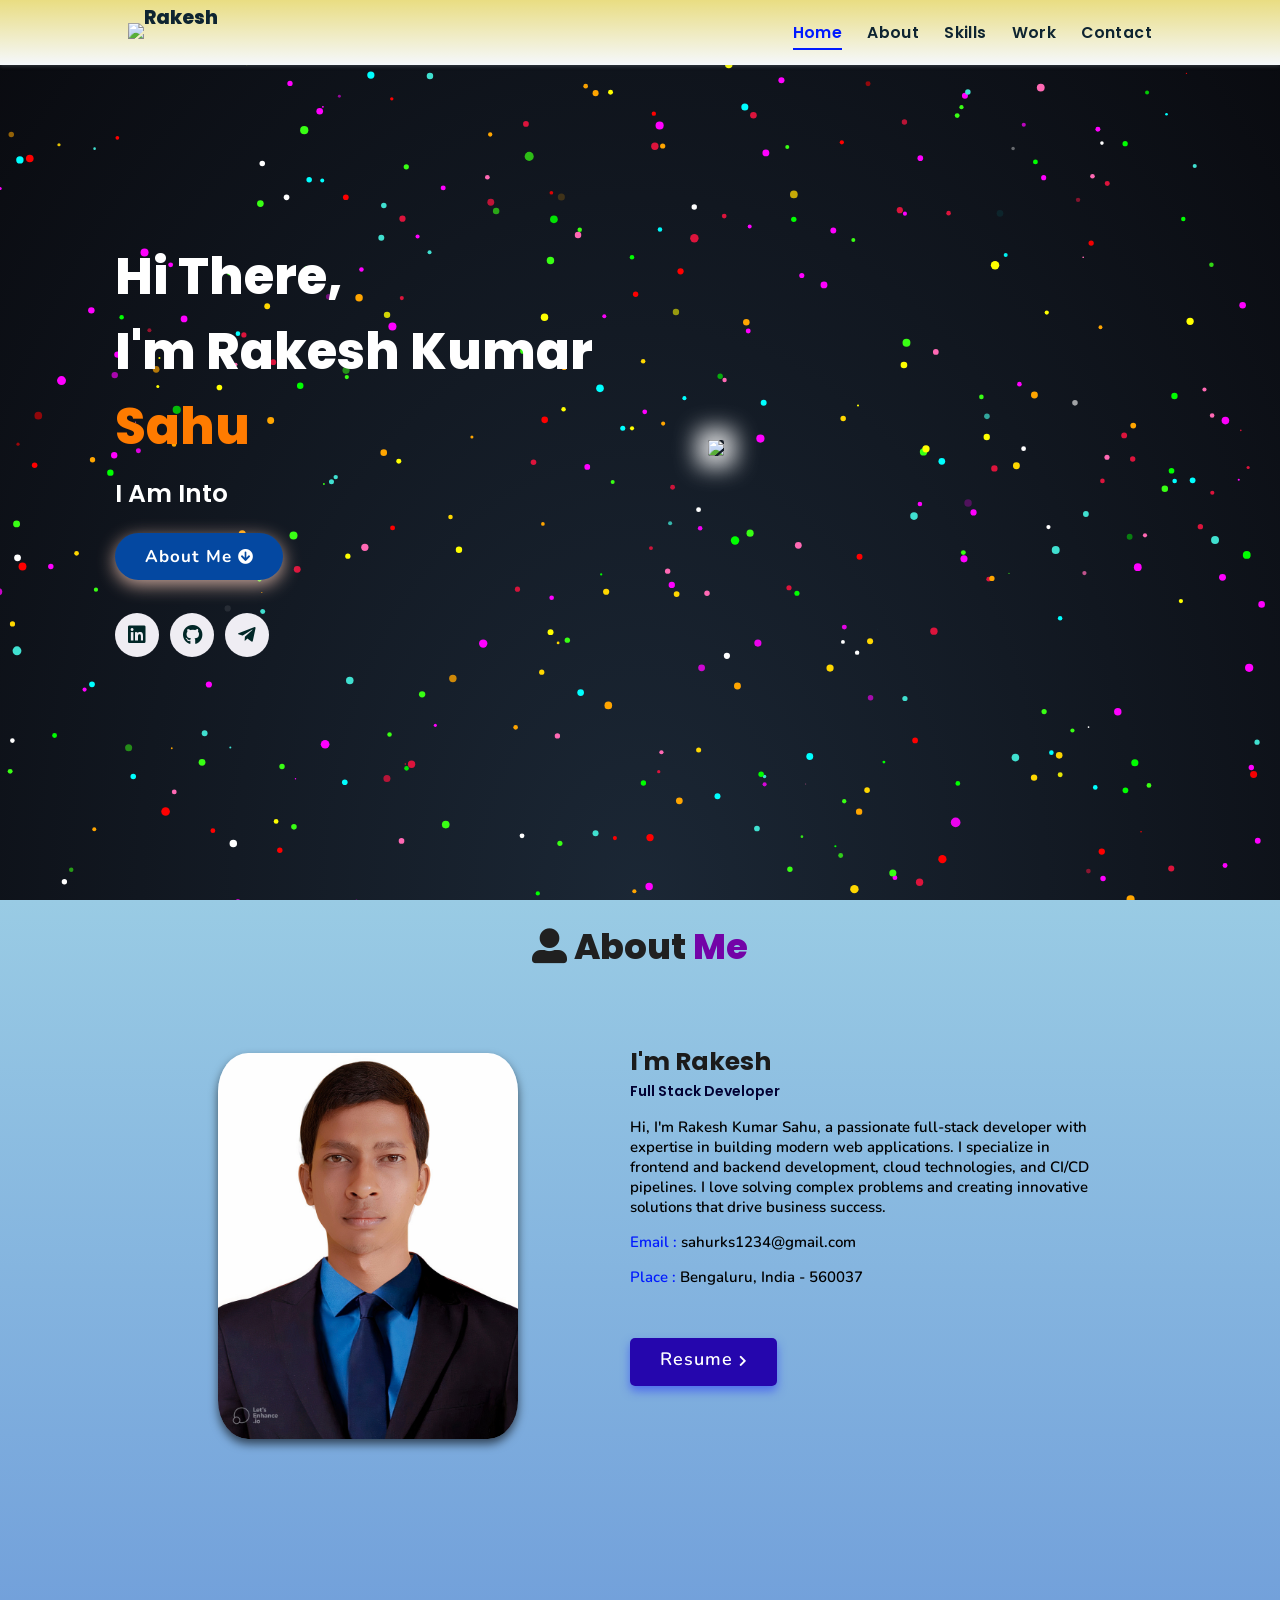
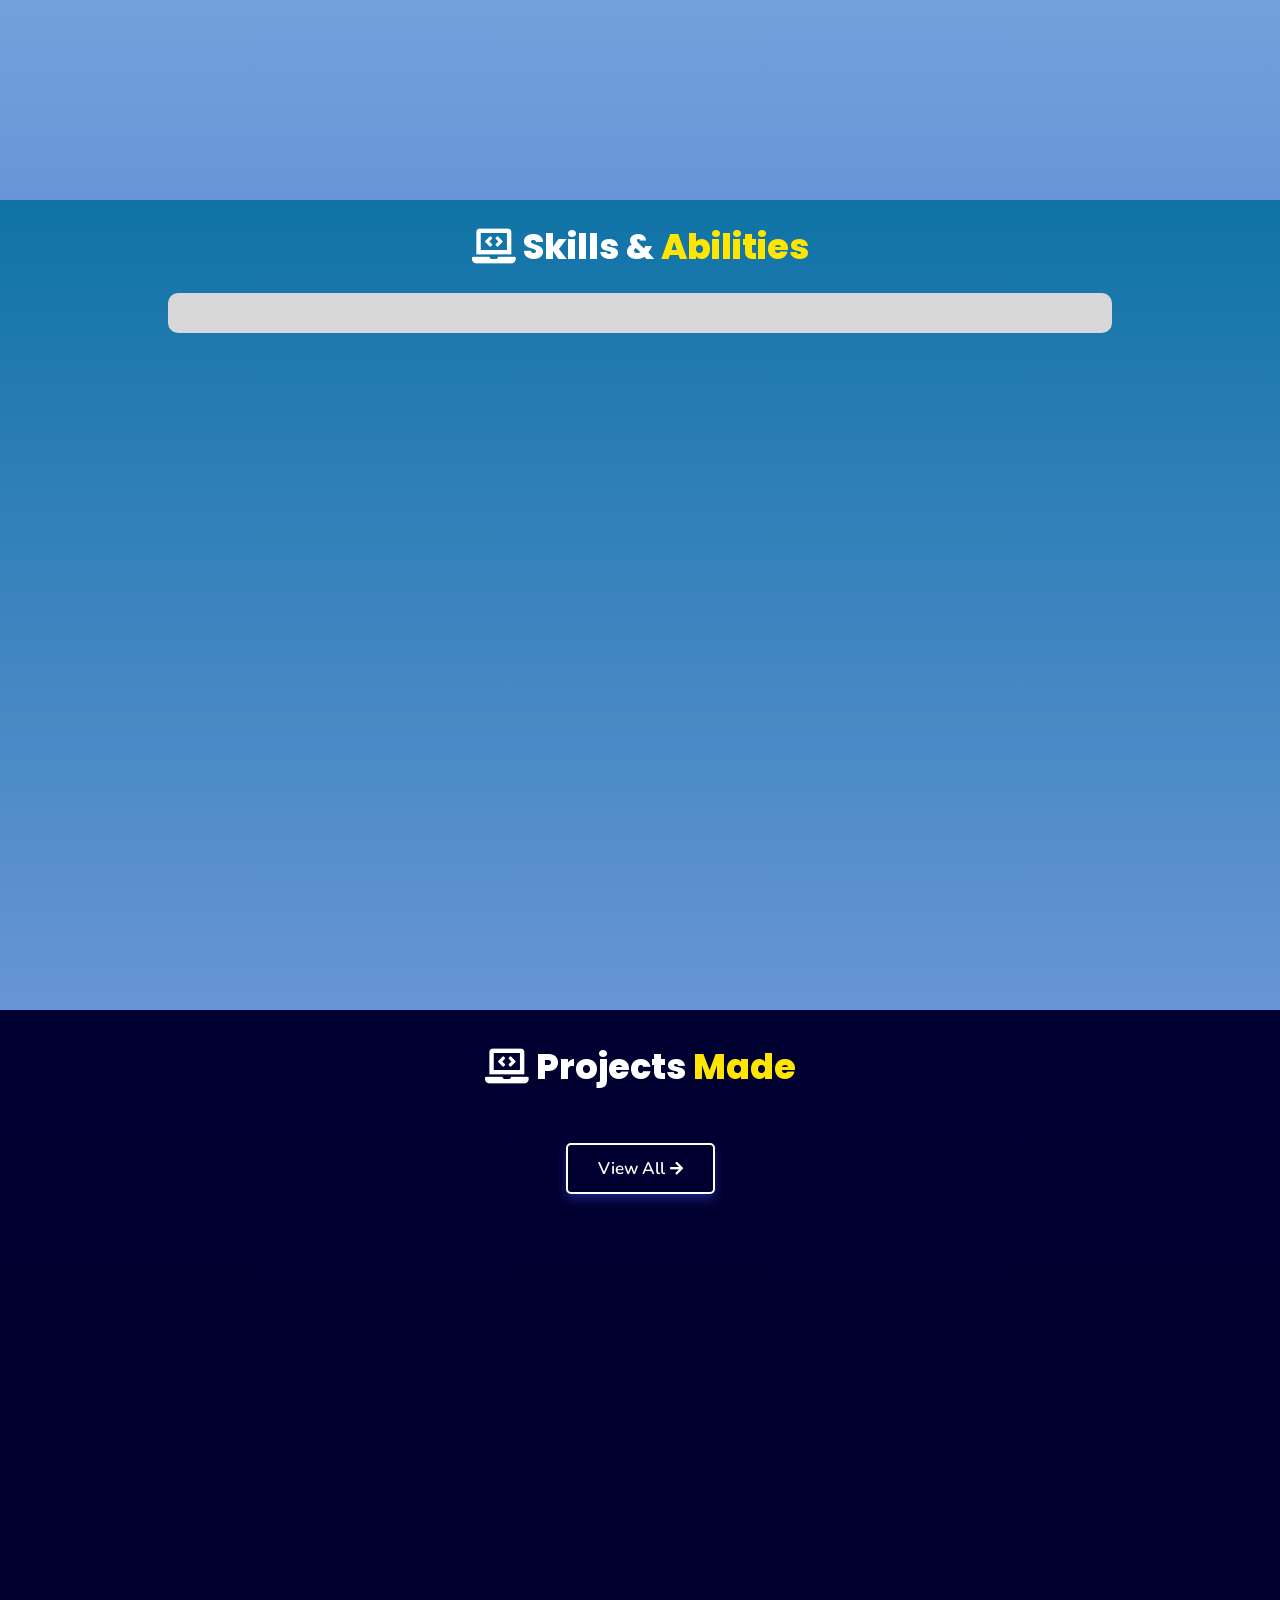
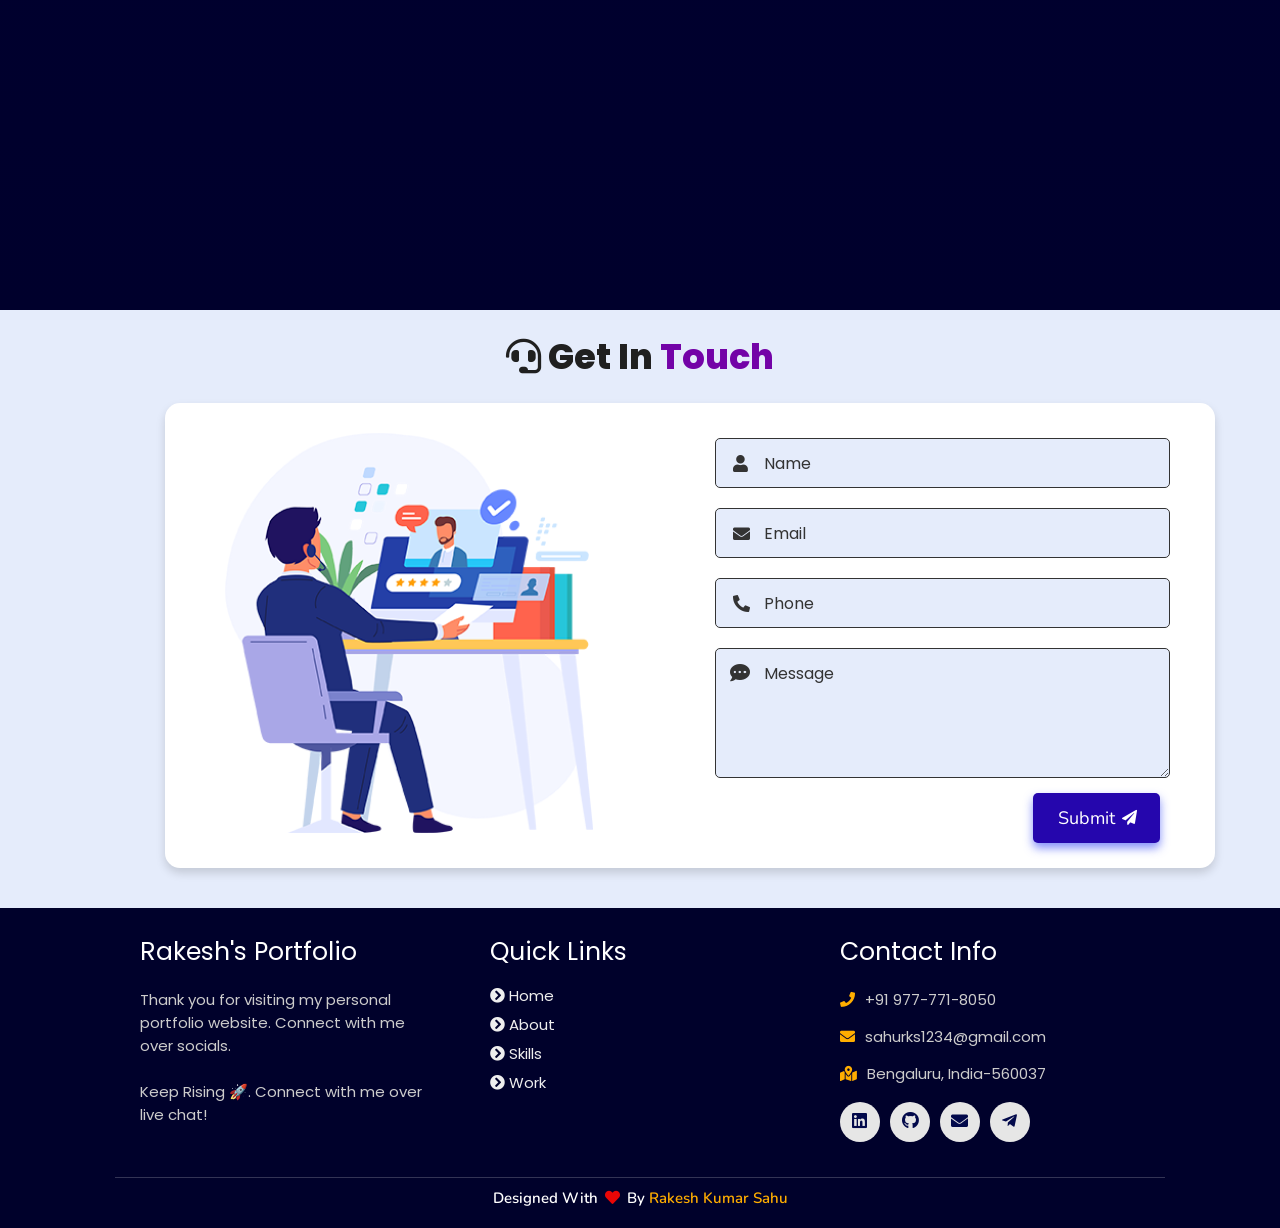
==== commit 64a0a225: "Update index.html" ====
--- a/index.html
+++ b/index.html
@@ -25,7 +25,7 @@
 
 <!-- navbar starts -->
 <header>
-        <a href="/" class="logo"><img src="https://img.icons8.com/external-flat-icons-vectorslab/50/external-Hacker-cyber-security-flat-icons-vectorslab.png"></img> Rakesh</a>
+        <a href="/" class="logo"><img src="https://img.icons8.com/external-flat-icons-vectorslab/50/external-Hacker-cyber-security-flat-icons-vectorslab.png"></img><span>Rakesh</span></a>
 
         <div id="menu" class="fas fa-bars"></div>
         <nav class="navbar">
--- a/assets/css/style.css
+++ b/assets/css/style.css
@@ -92,6 +92,11 @@
   text-decoration: none;
   color: #0e2431;
 }
+header .logo span {
+  position: relative; /* Allow positioning relative to its normal position */
+  top: -15px; /* Move the logo up by 10px */
+}
+
 
 
 header .logo:hover {
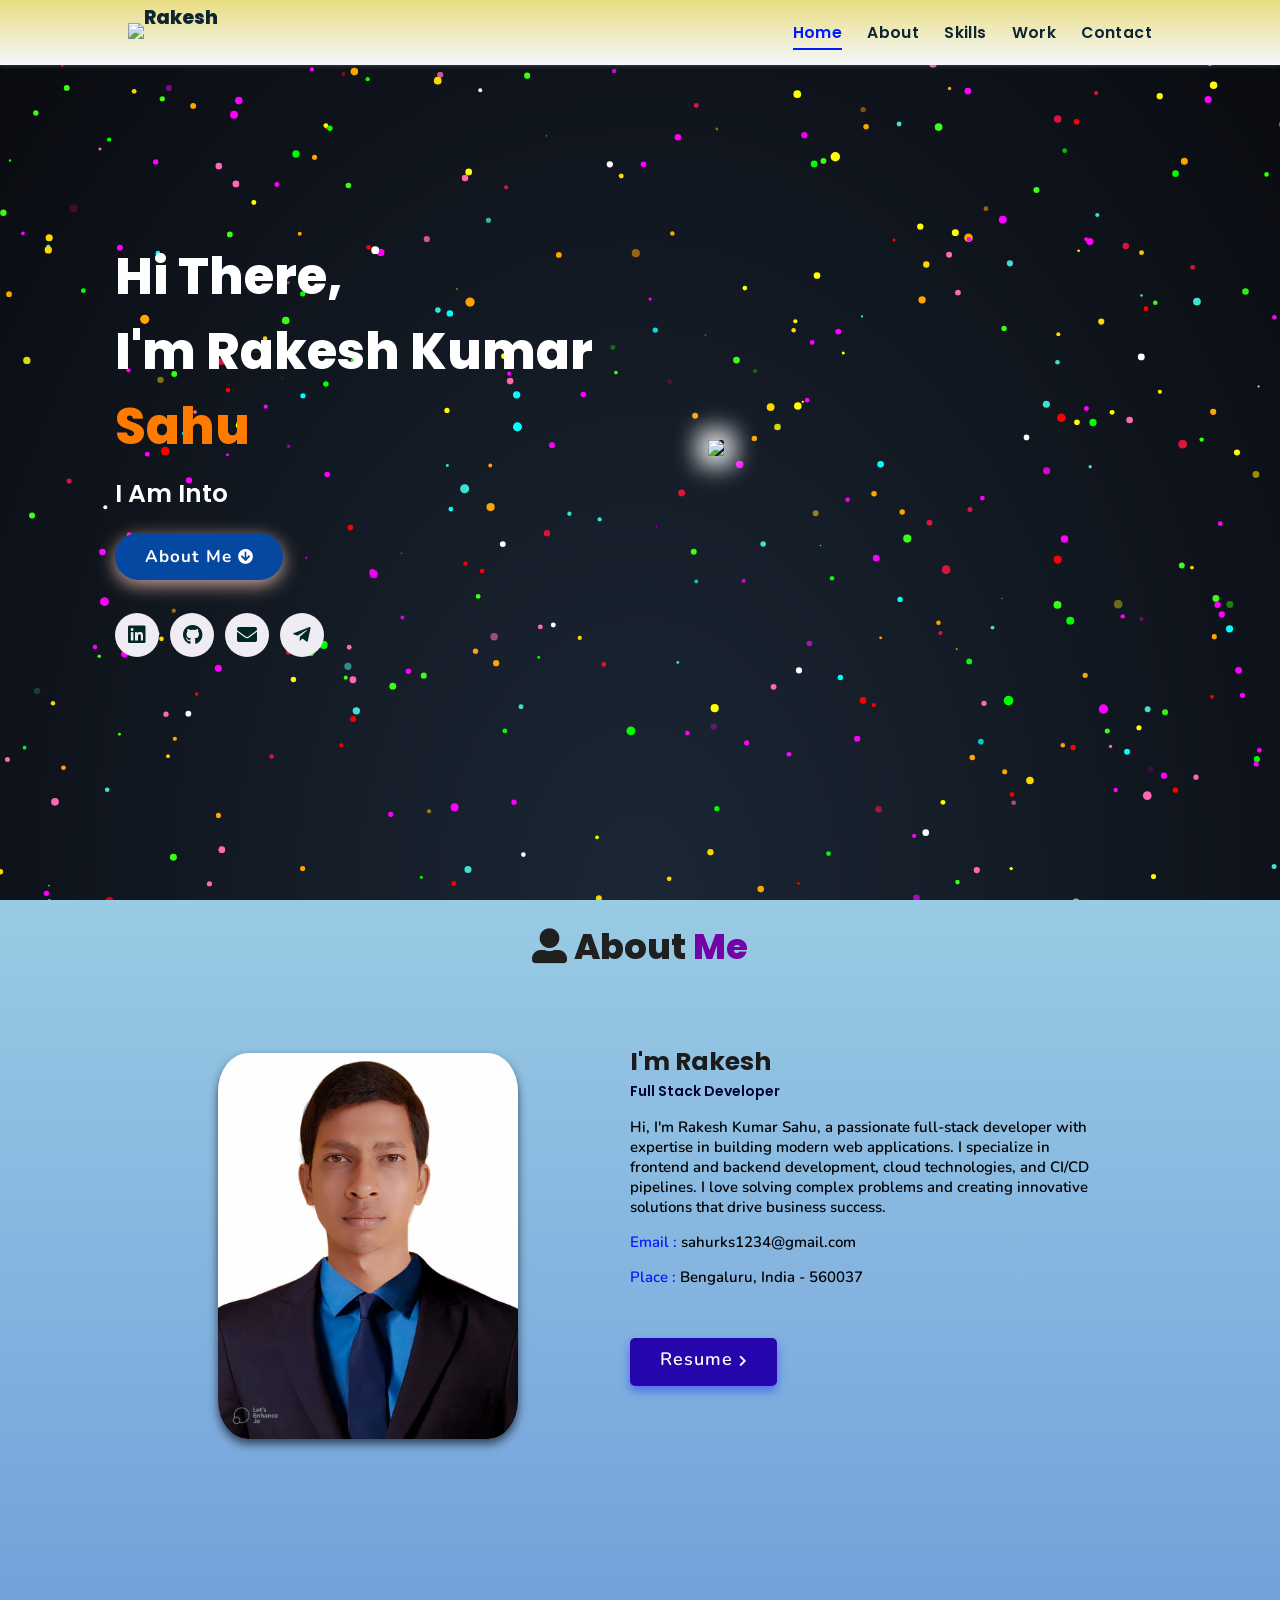
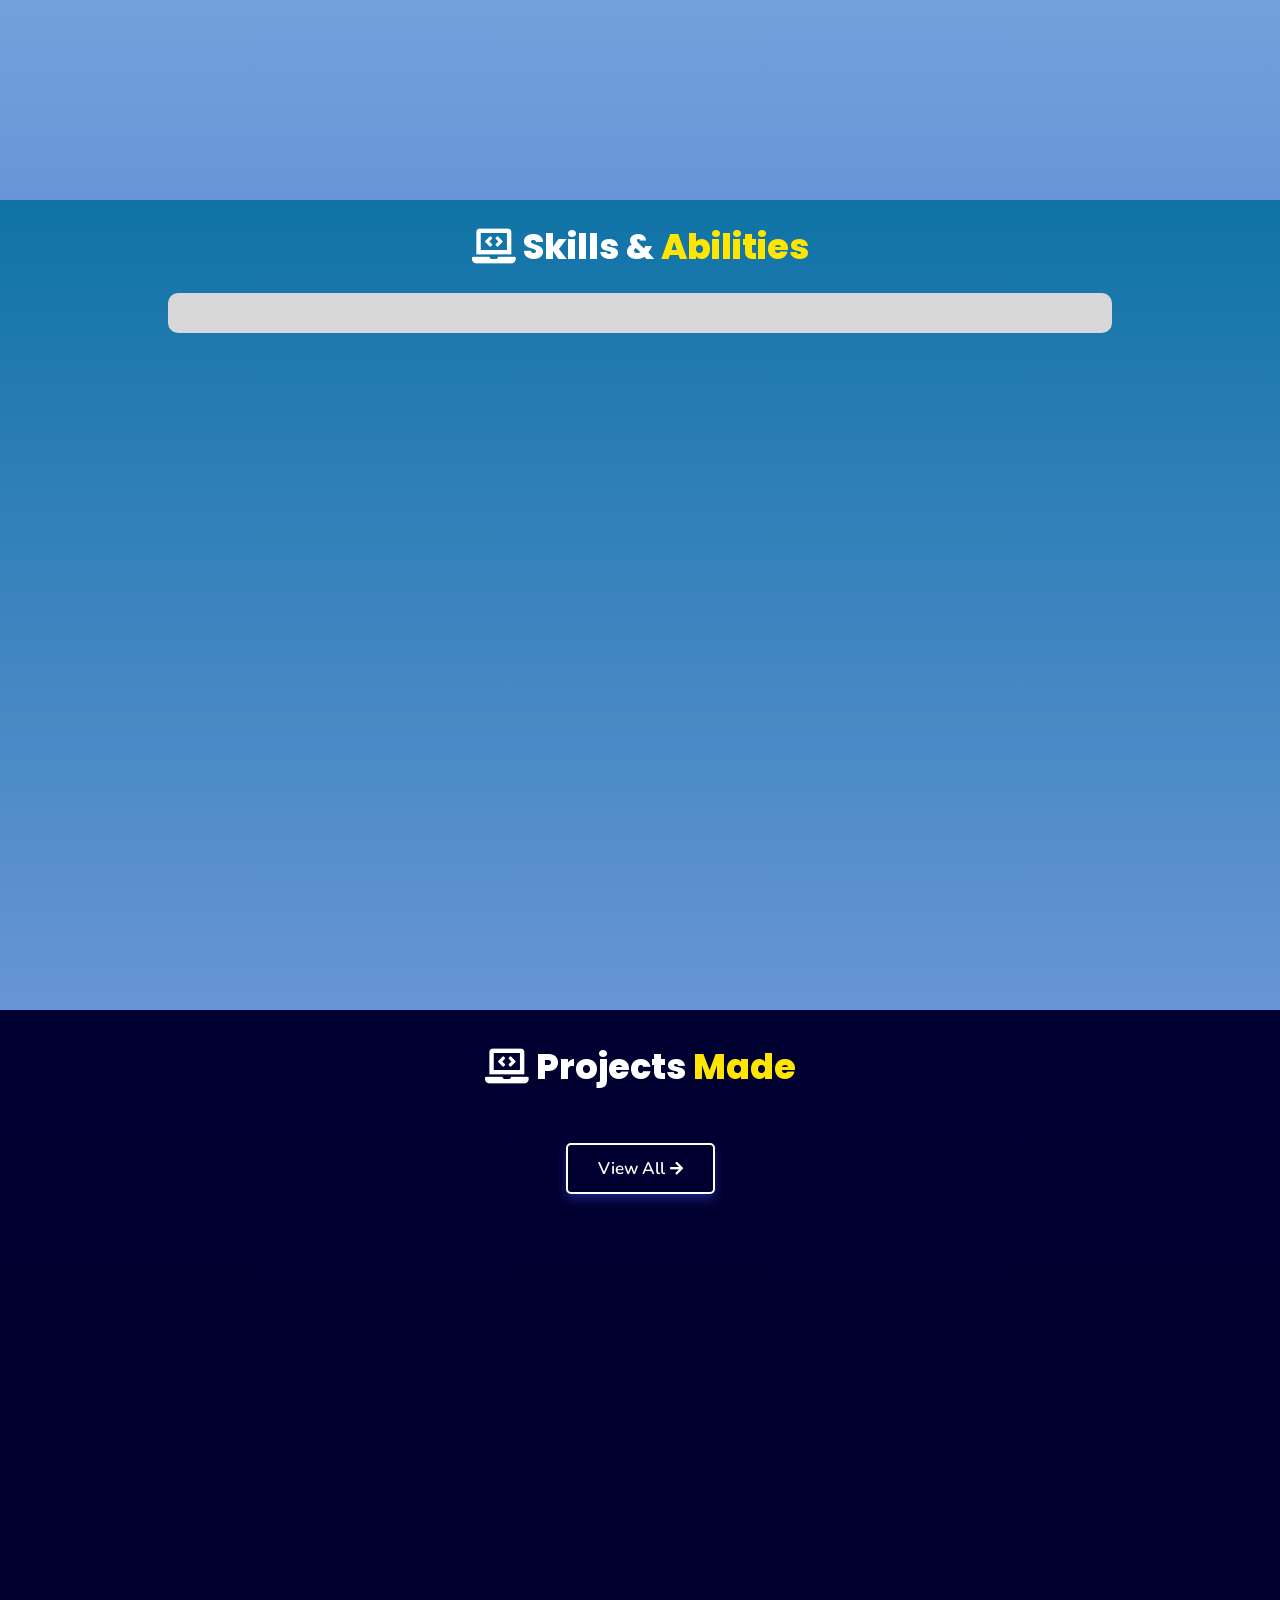
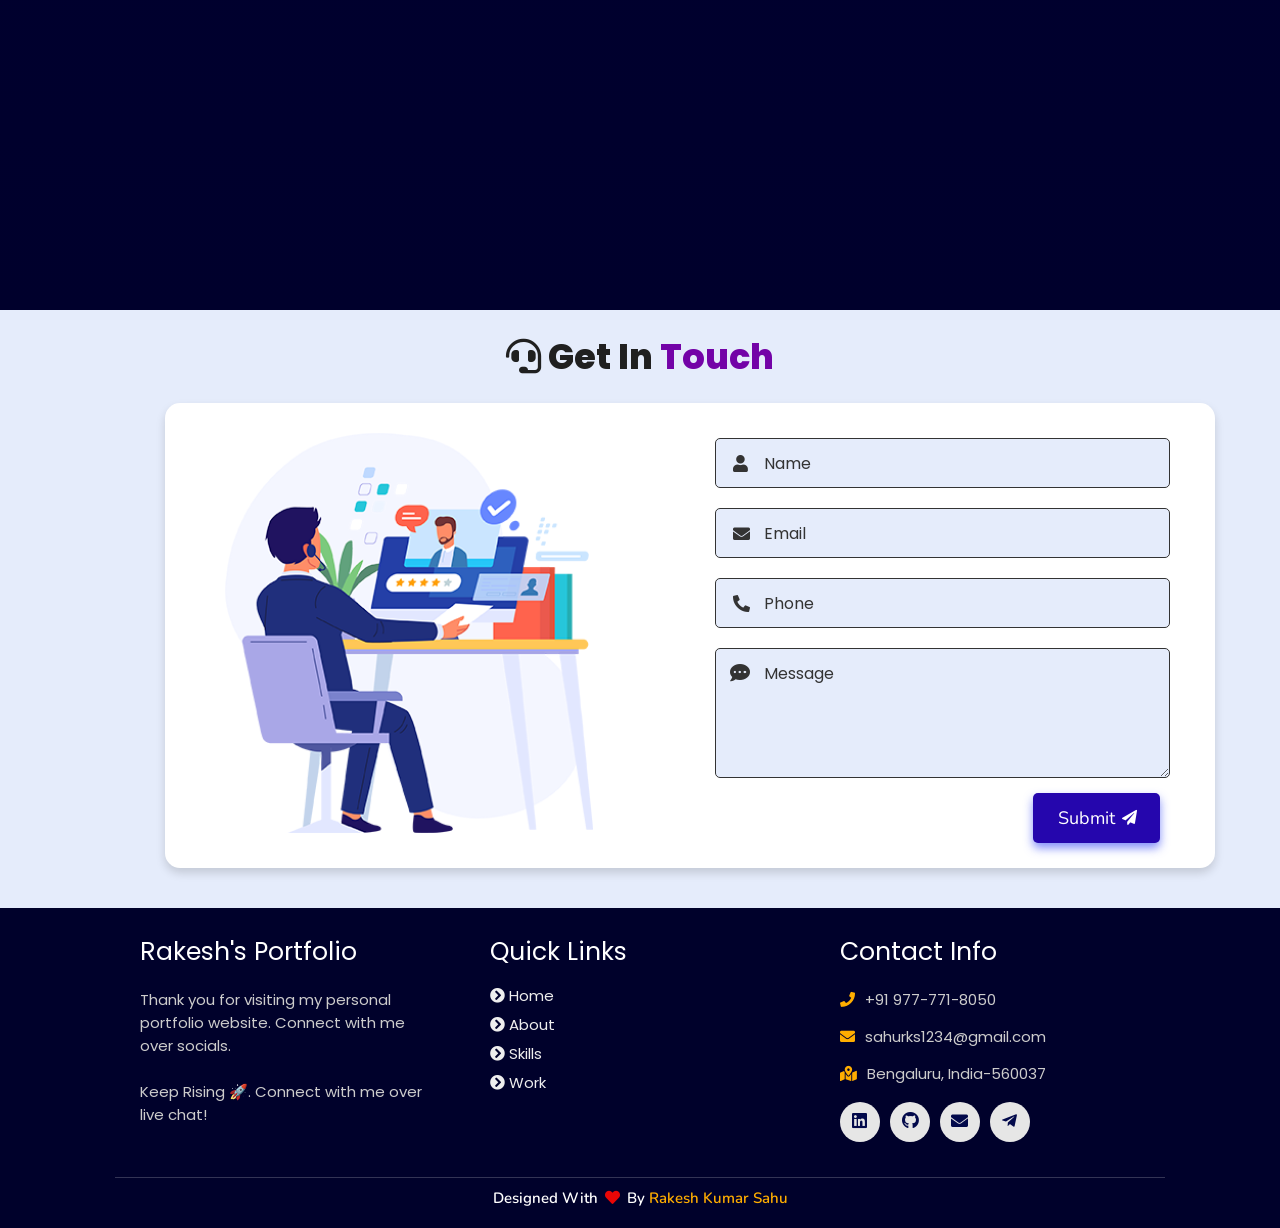
==== commit 84a6cf82: "Update index.html" ====
--- a/index.html
+++ b/index.html
@@ -55,6 +55,7 @@
         <ul class="social-icons">
           <li><a class="linkedin" aria-label="LinkedIn" href="https://linkedin.com/in/rakesh-kumar-sahu-5b75a6271" target="_blank"><i class="fab fa-linkedin"></i></a></li> 
           <li><a class="github" aria-label="GitHub" href="https://github.com/rakeshkumarsahugithub" target="_blank"><i class="fab fa-github"></i></a></li>
+            <a href="mailto:sahurks1234@@gmail.com" class="fas fa-envelope" aria-label="Mail" target="_blank"></a>
           <!-- <li><a class="twitter" aria-label="Twitter" href="https://twitter.com/" target="_blank"><i class="fab fa-twitter"></i></a></li> -->
           <li><a class="telegram" aria-label="Telegram" href="https://t.me/RakeshKumarSahu9" target="_blank"><i class="fab fa-telegram-plane"></i></a></li>
         
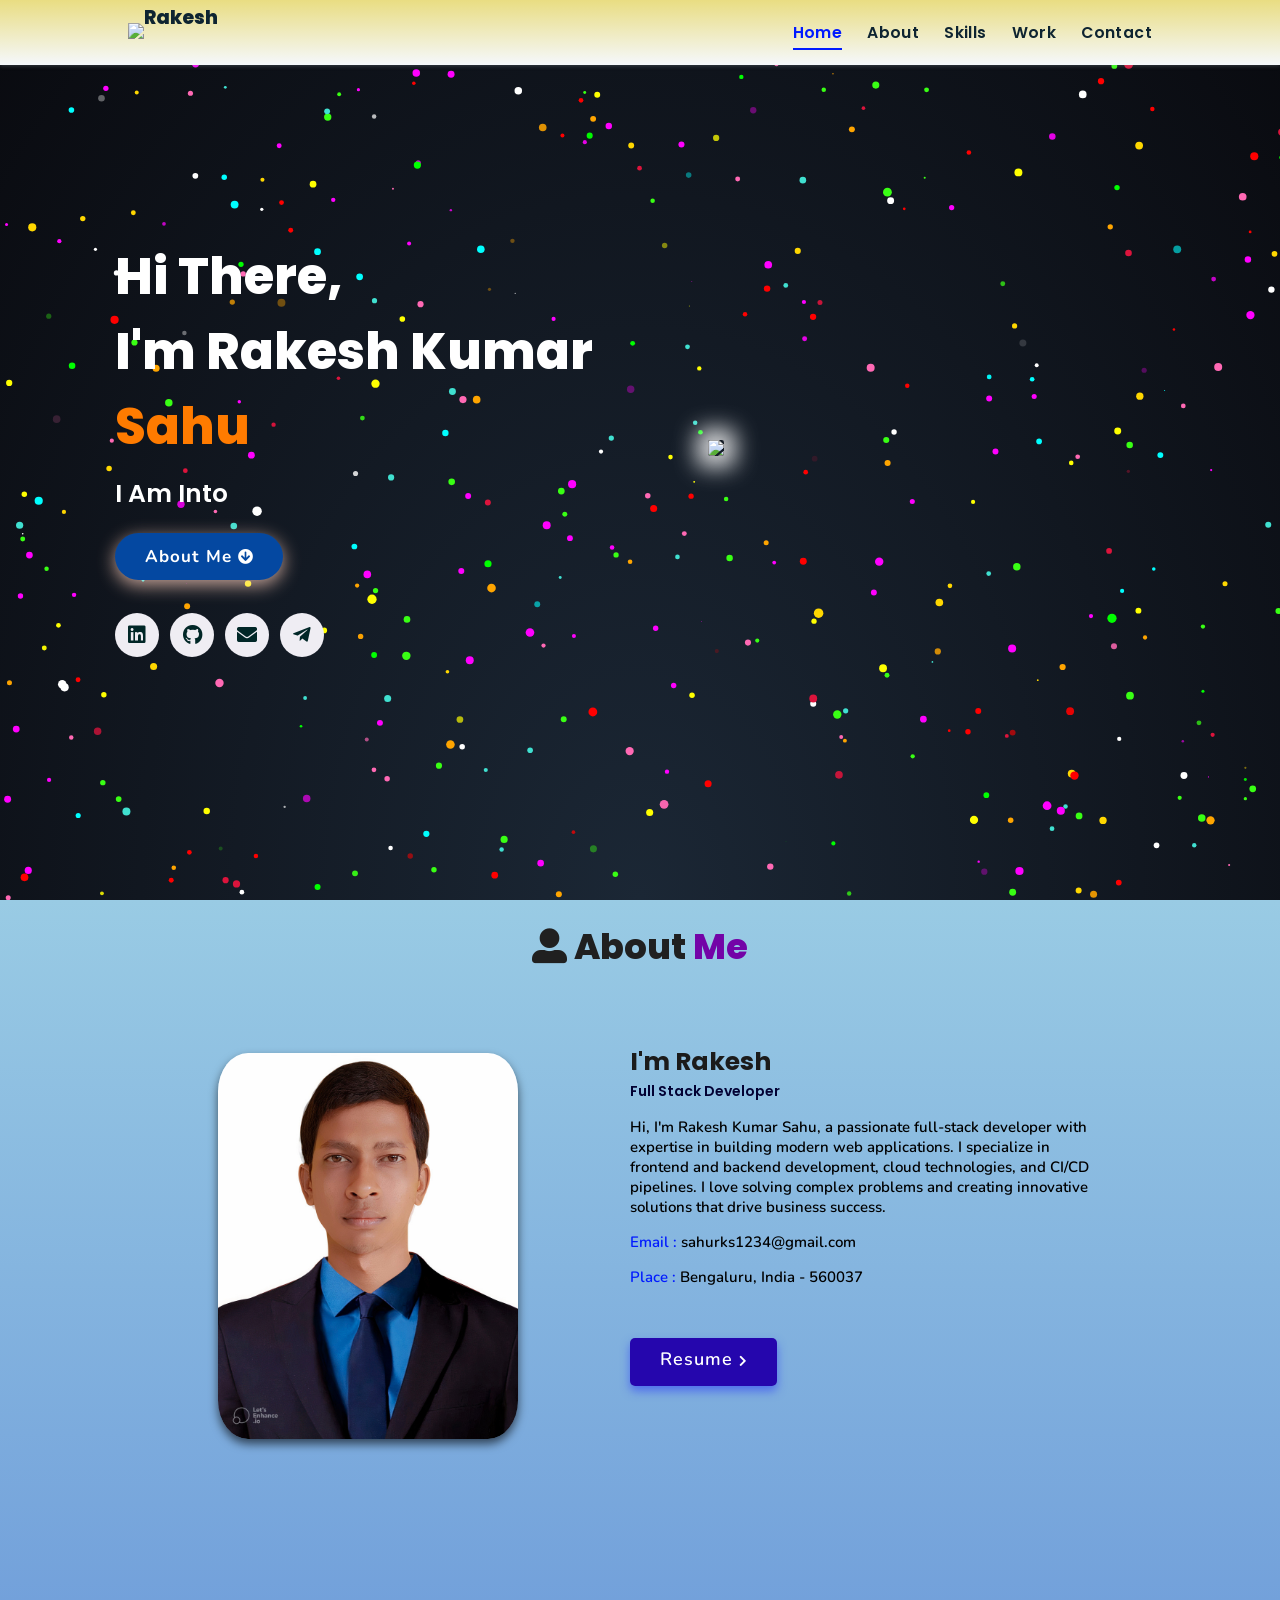
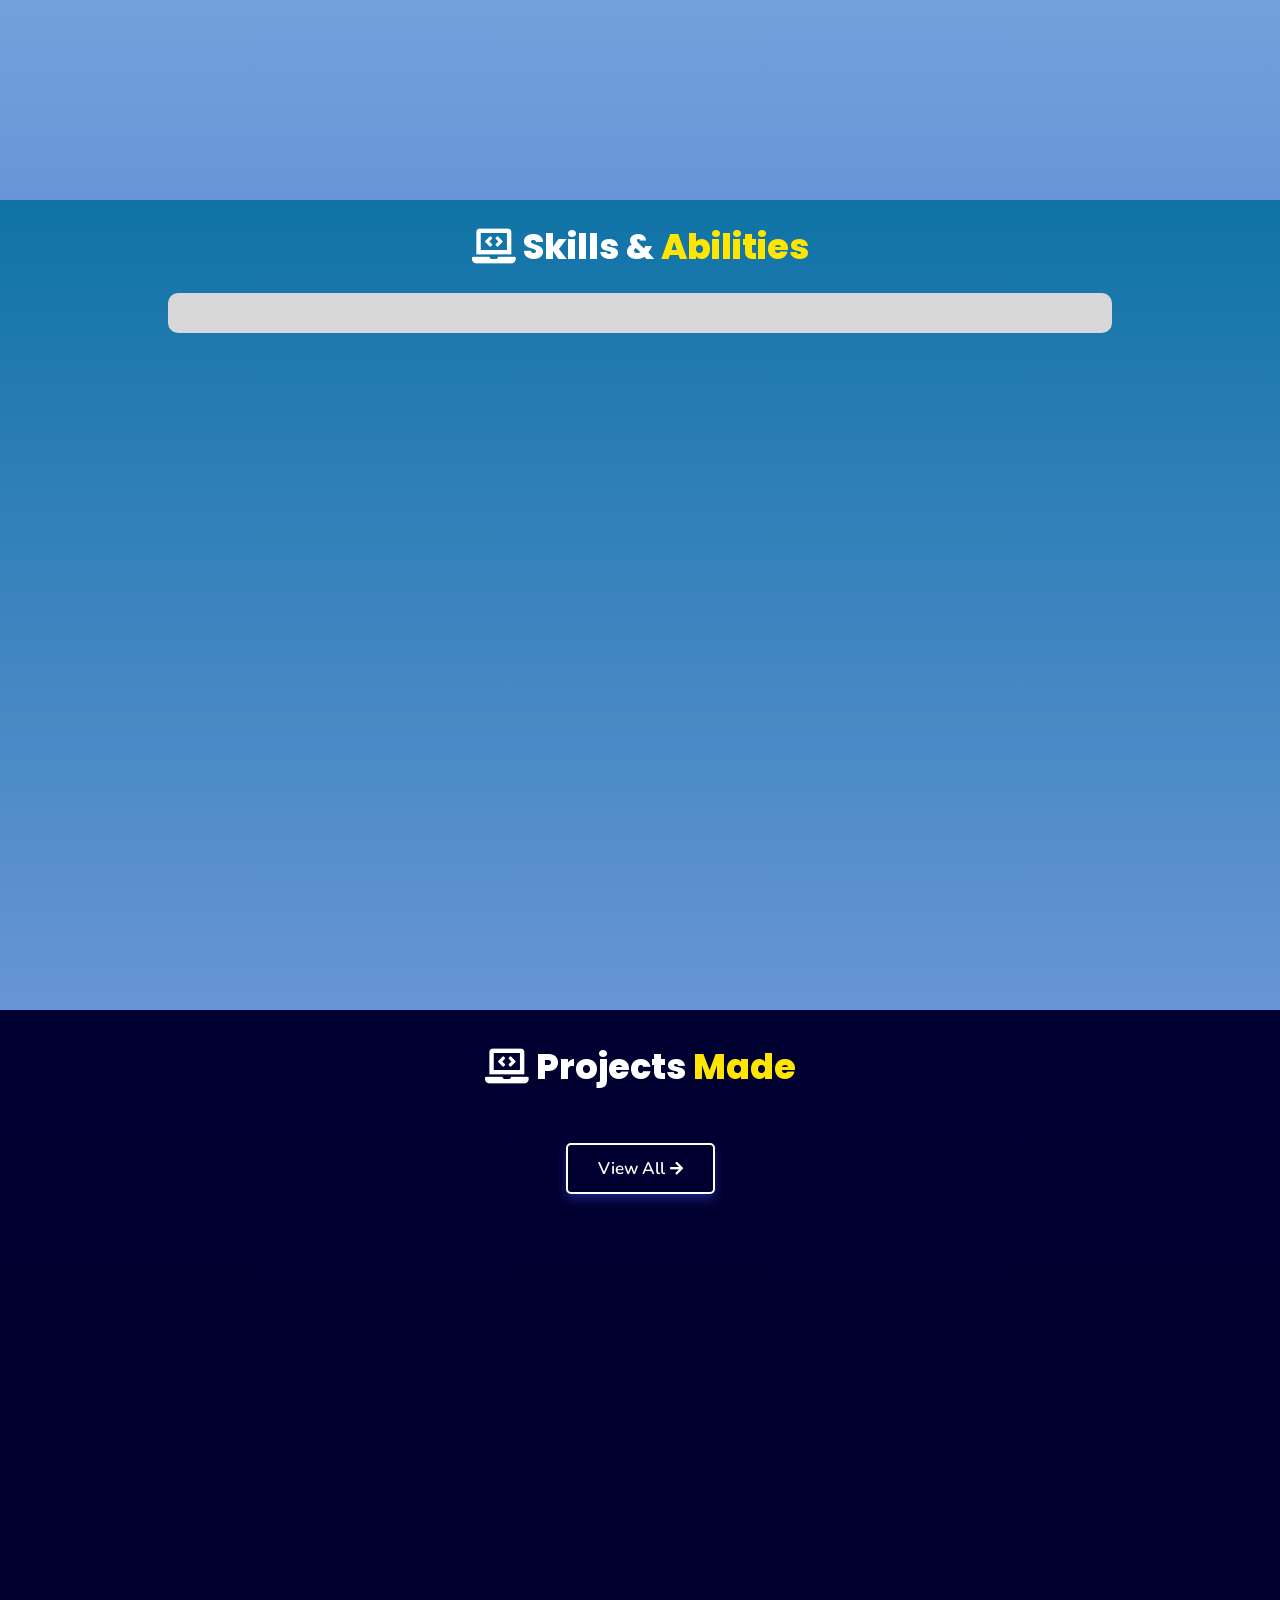
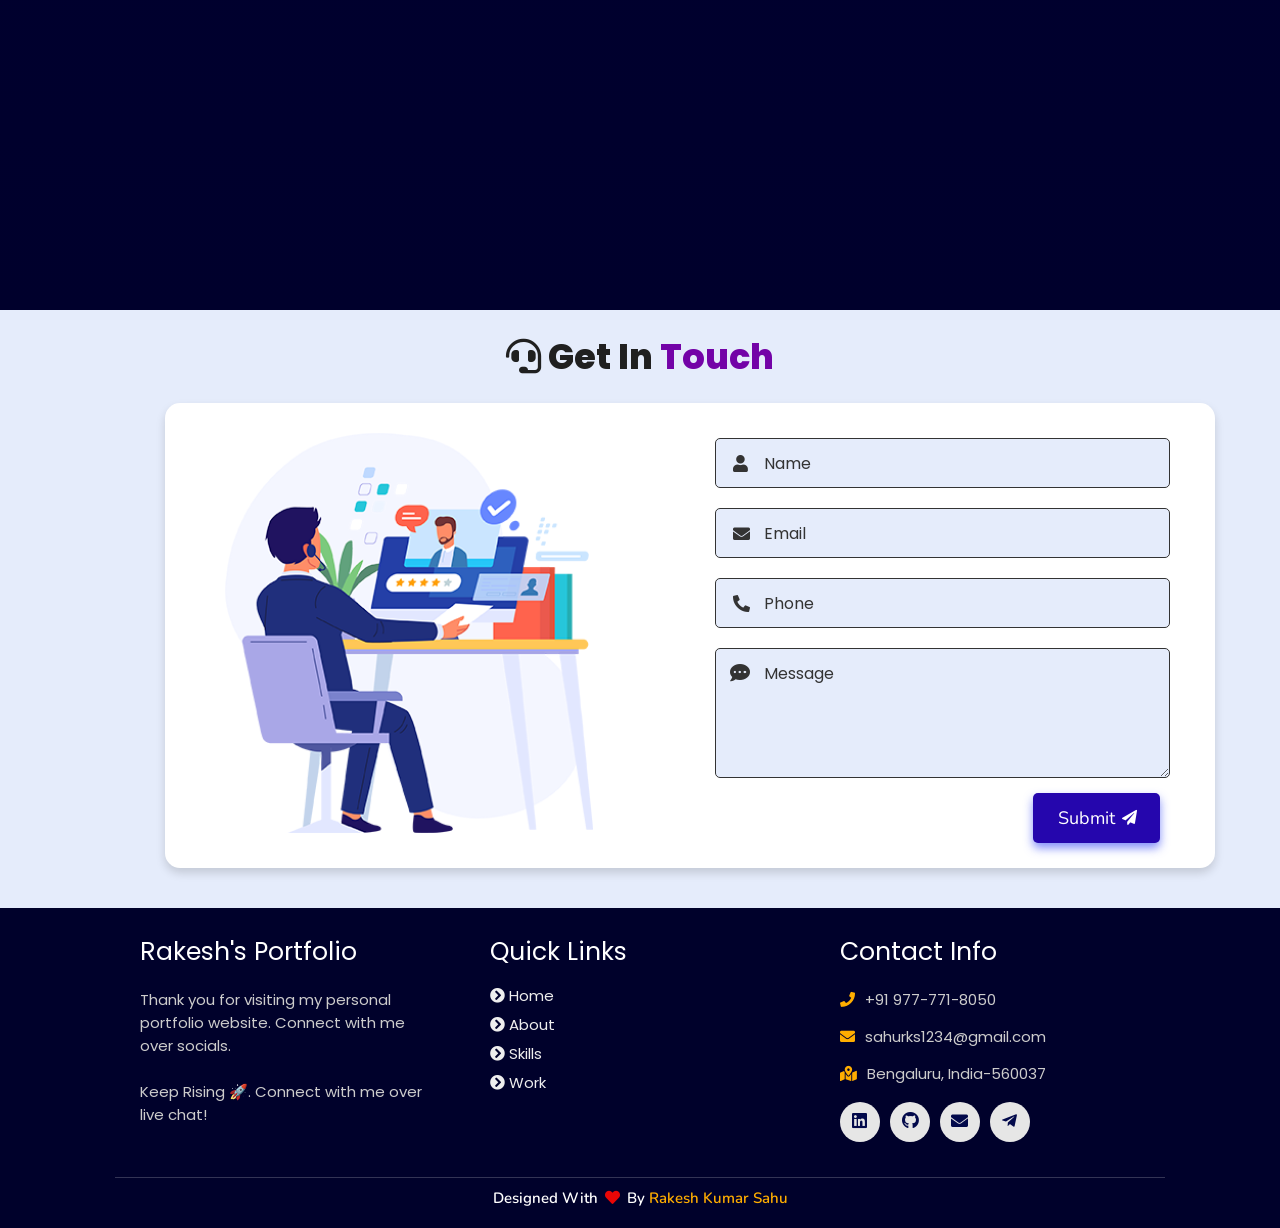
==== commit 9fe2c134: "Update index.html" ====
--- a/index.html
+++ b/index.html
@@ -99,7 +99,7 @@
         </div>
         
         <div class="resumebtn">
-            <a href="https://drive.google.com/file/d/1PlGRcjGvTyYJ7hmjeD099oIGL49jjYA_/view?usp=drivesdk" target="_blank" class="btn"><span>Resume</span>
+            <a href="https://drive.google.com/file/d/1S13c1kMARY4aob9BZr6svBWojcuGoNf6/view?usp=drivesdk " target="_blank" class="btn"><span>Resume</span>
                 <i class="fas fa-chevron-right"></i>
             </a>
         </div>
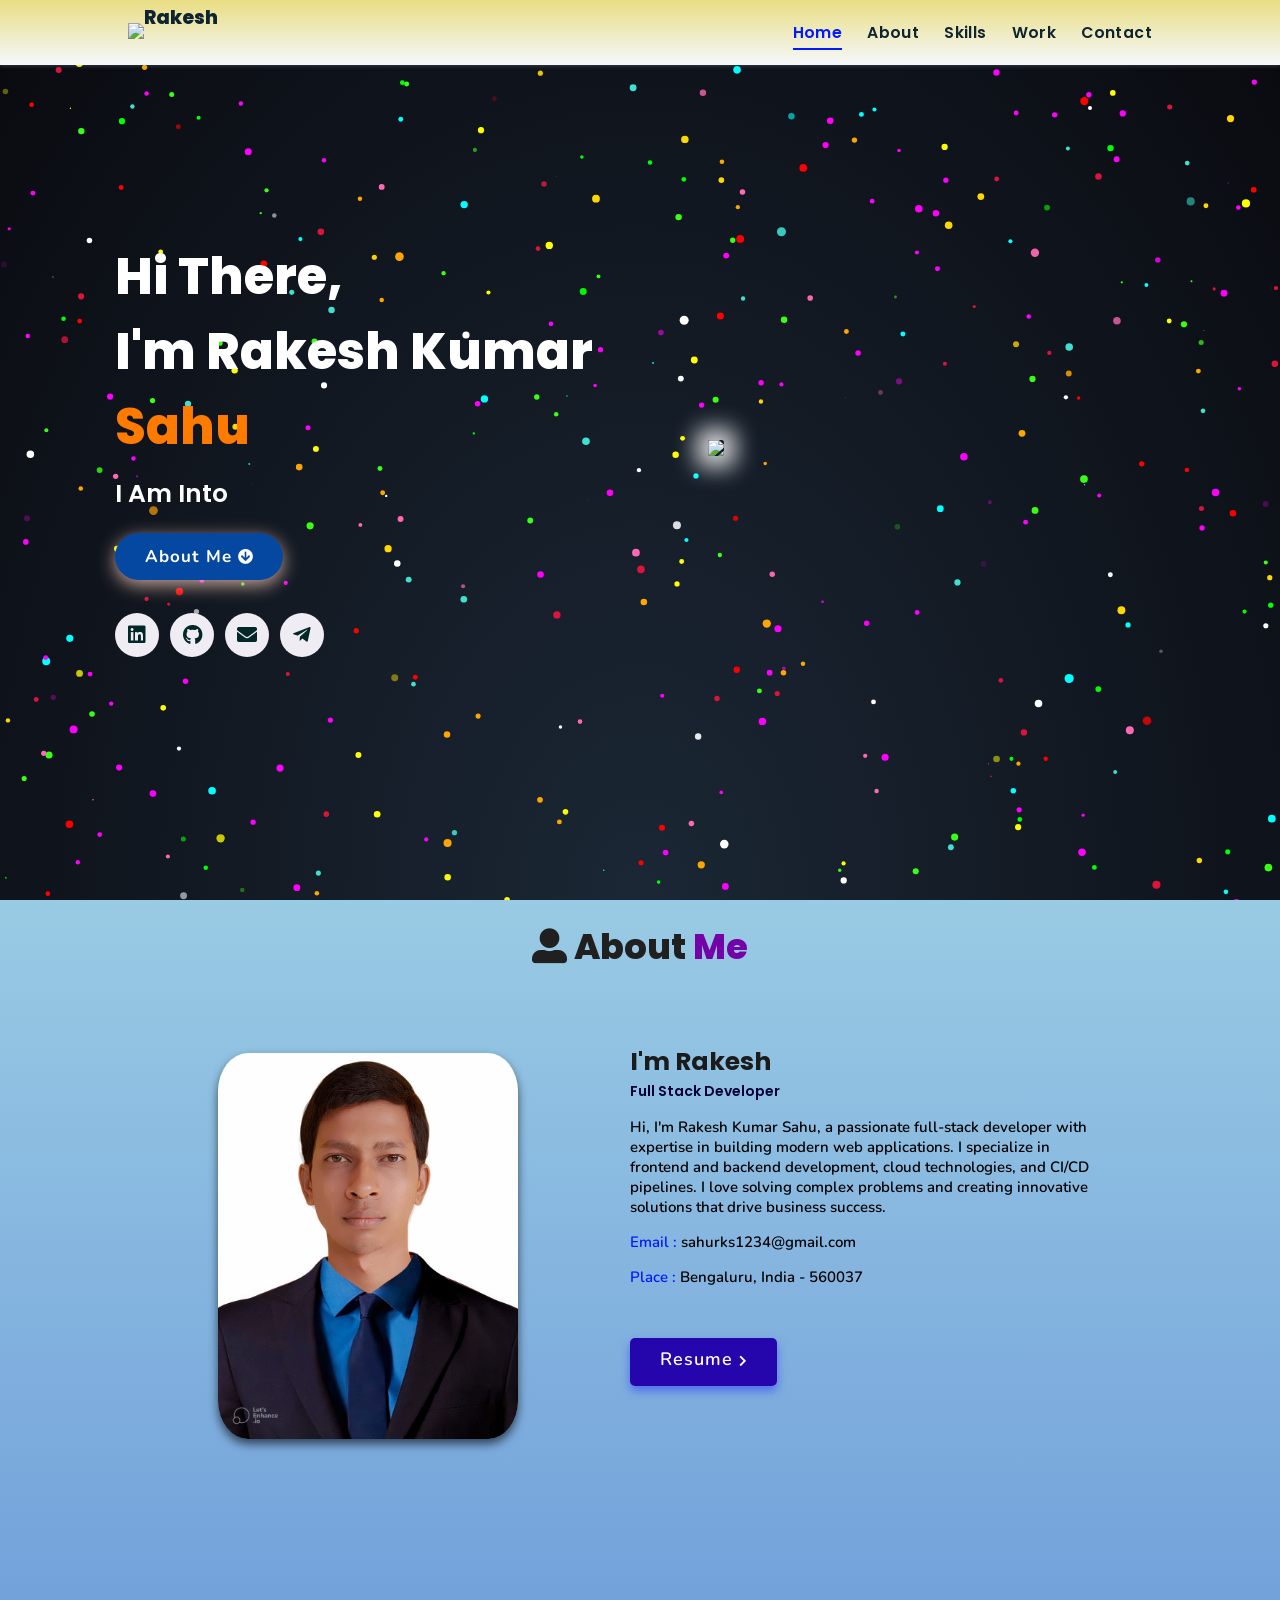
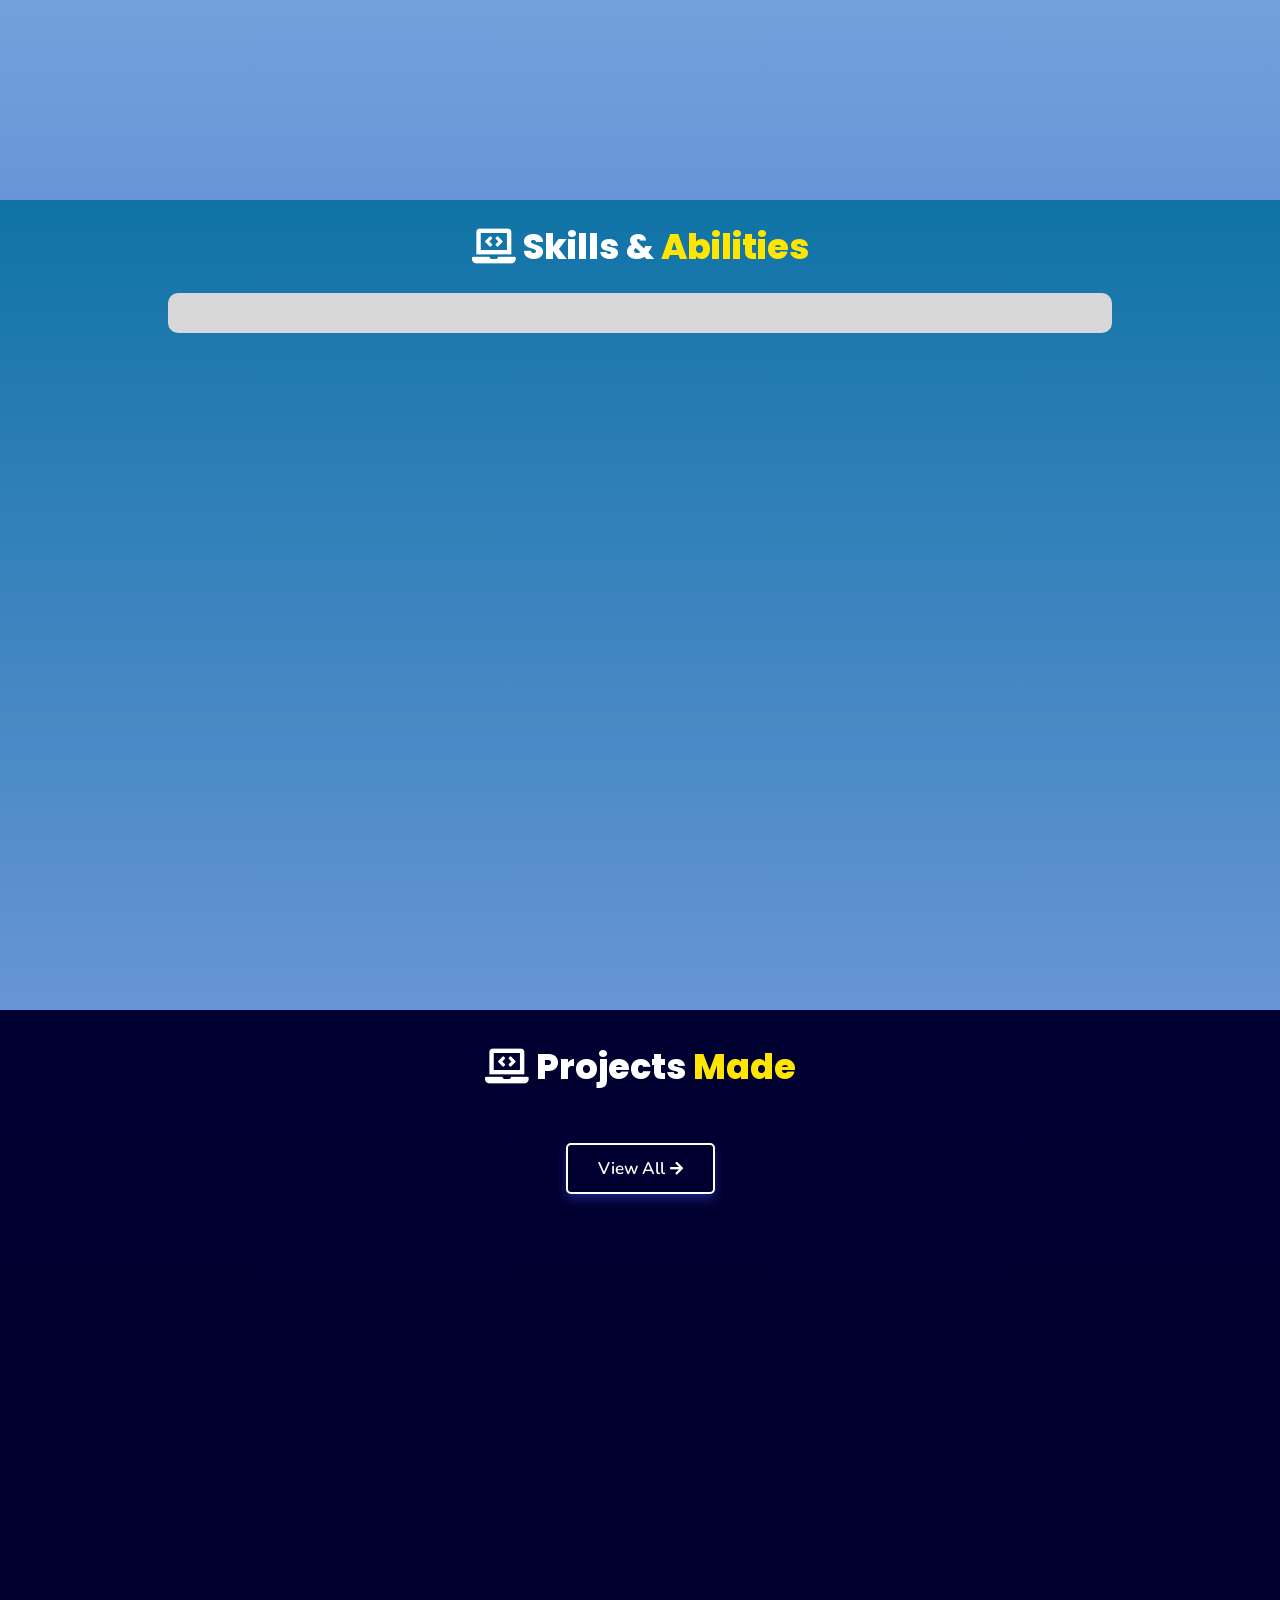
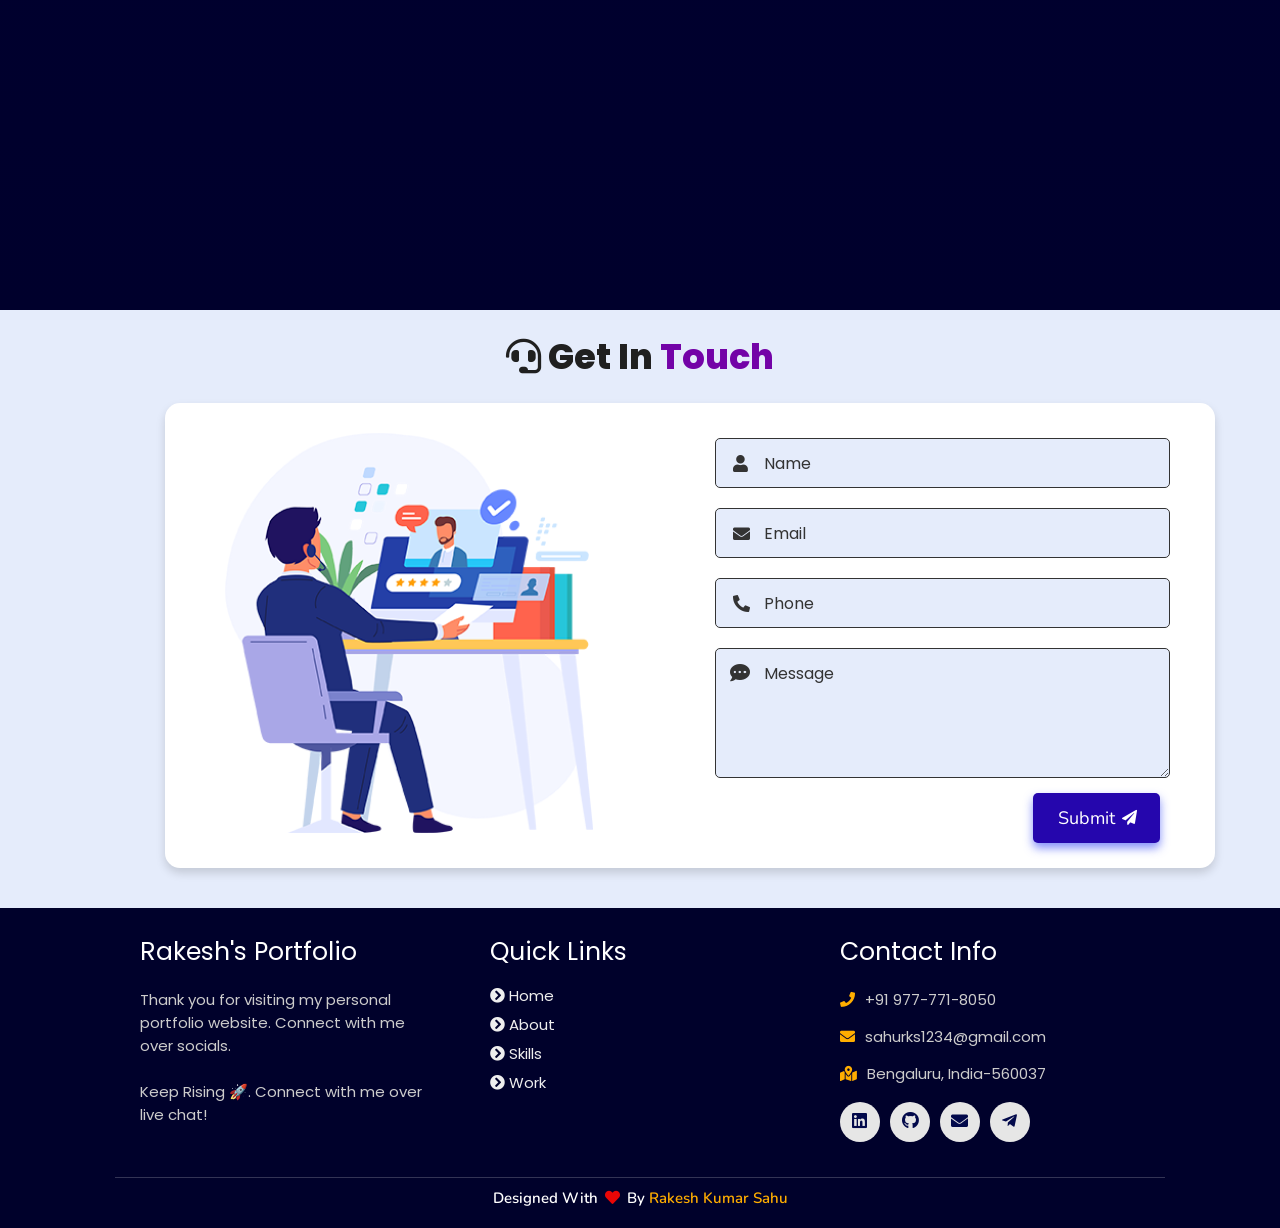
==== commit 8f4c6944: "Update index.html" ====
--- a/index.html
+++ b/index.html
@@ -99,7 +99,7 @@
         </div>
         
         <div class="resumebtn">
-            <a href="https://drive.google.com/file/d/1S13c1kMARY4aob9BZr6svBWojcuGoNf6/view?usp=drivesdk " target="_blank" class="btn"><span>Resume</span>
+            <a href="https://drive.google.com/file/d/1StDqyf1WnC-CfSBPlymwTarFv6oSGYnr/view?usp=drivesdk " target="_blank" class="btn"><span>Resume</span>
                 <i class="fas fa-chevron-right"></i>
             </a>
         </div>
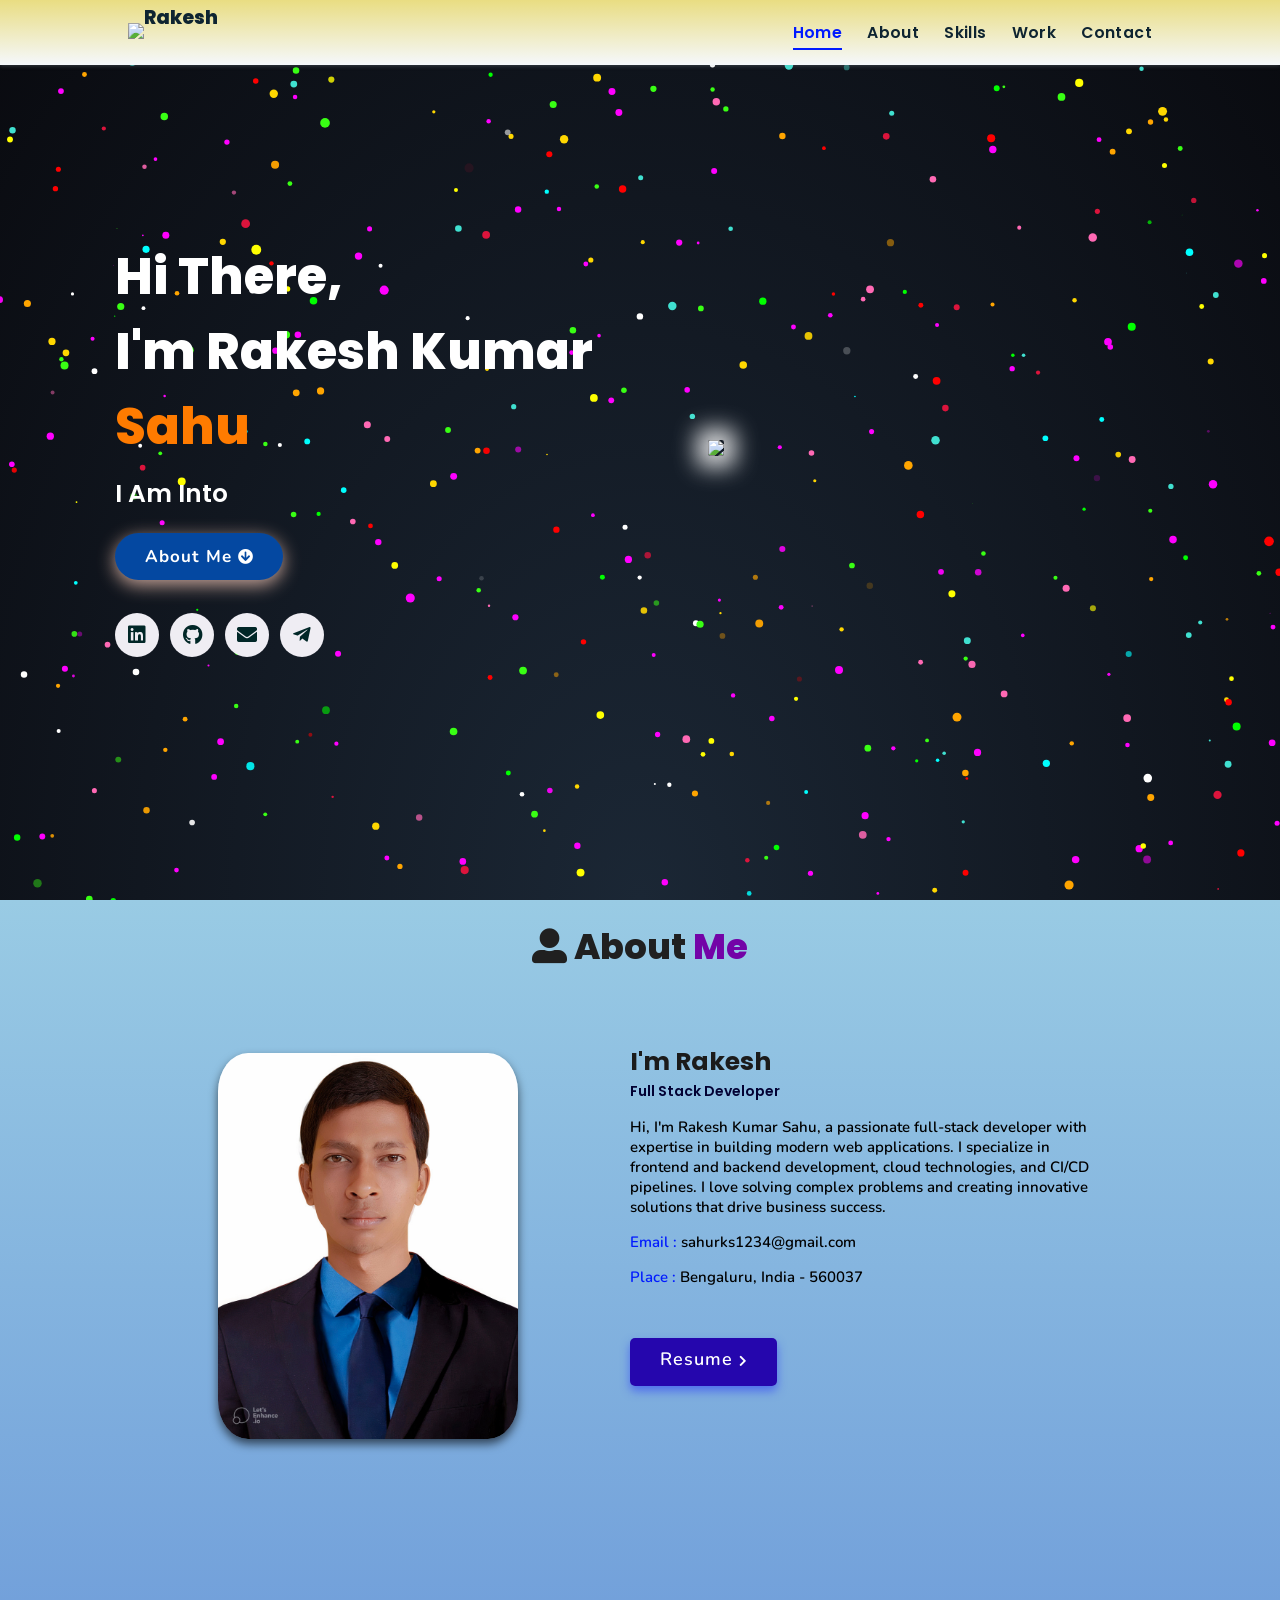
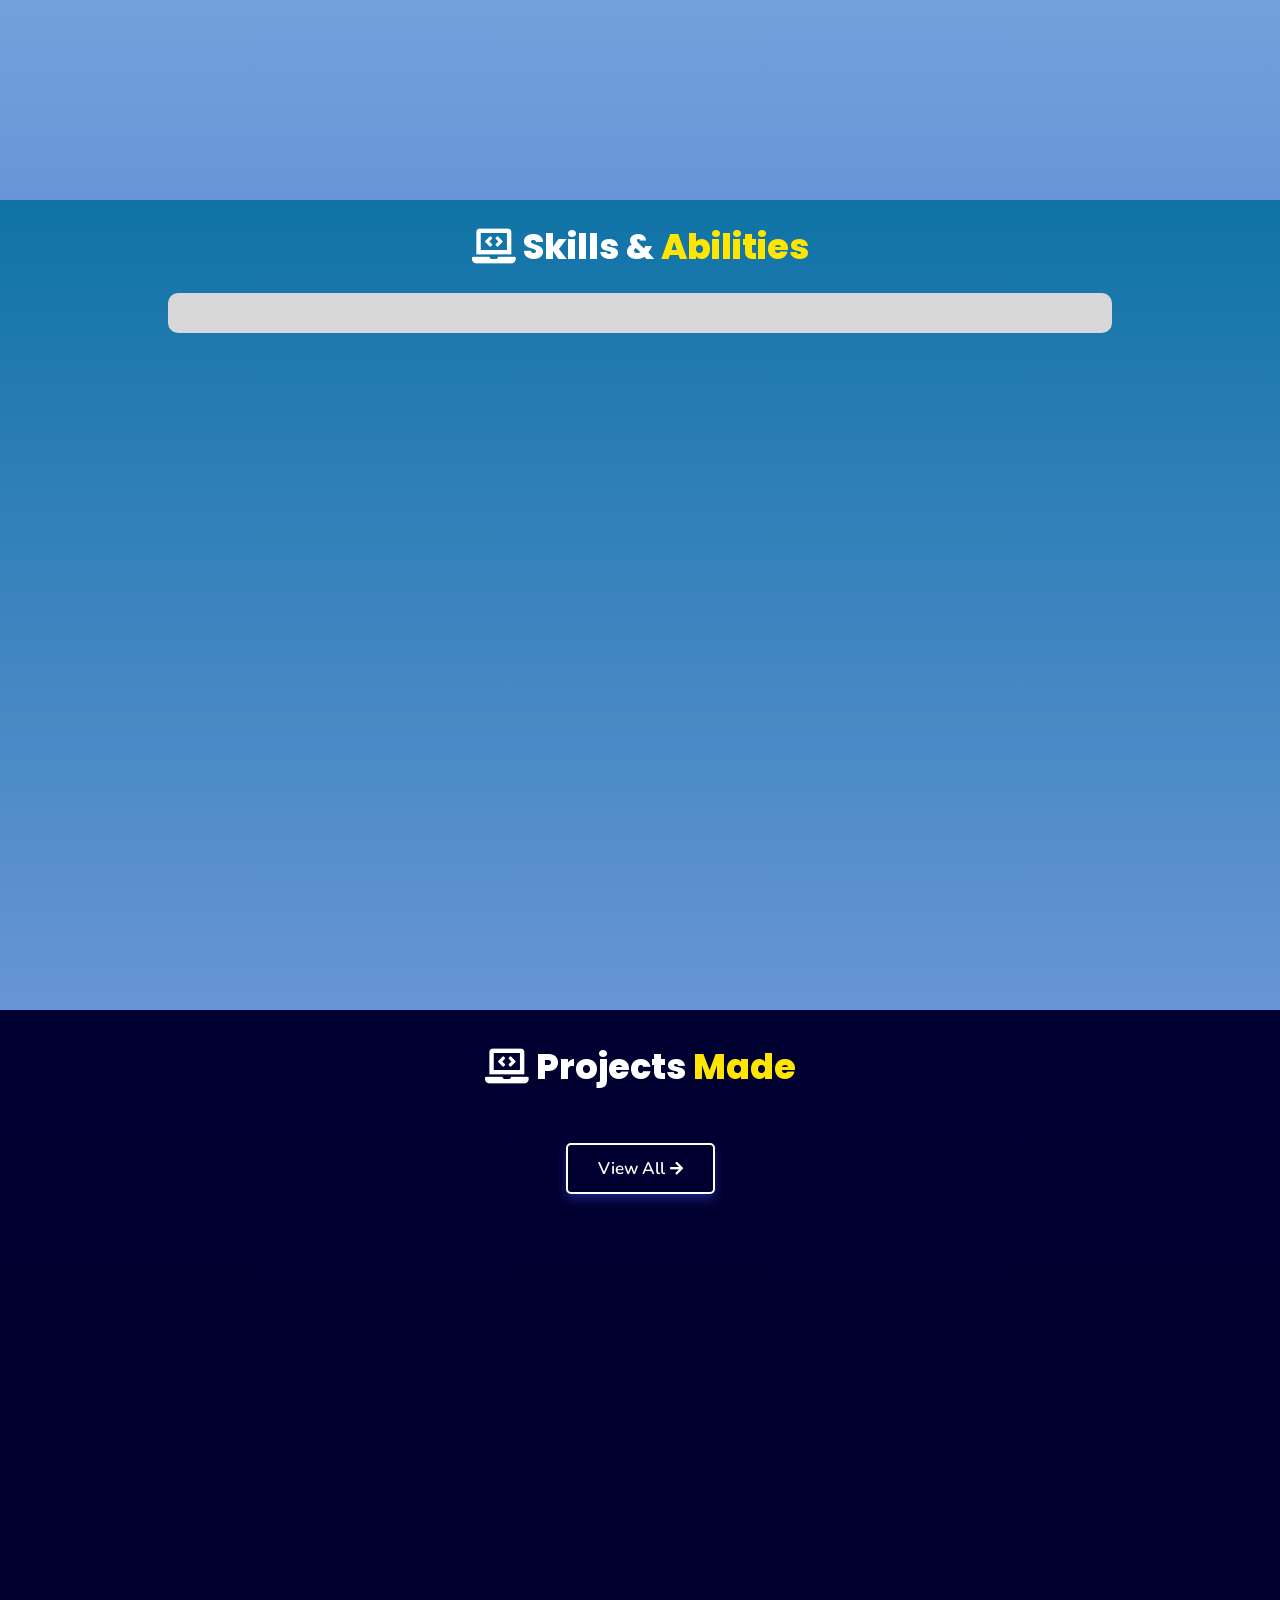
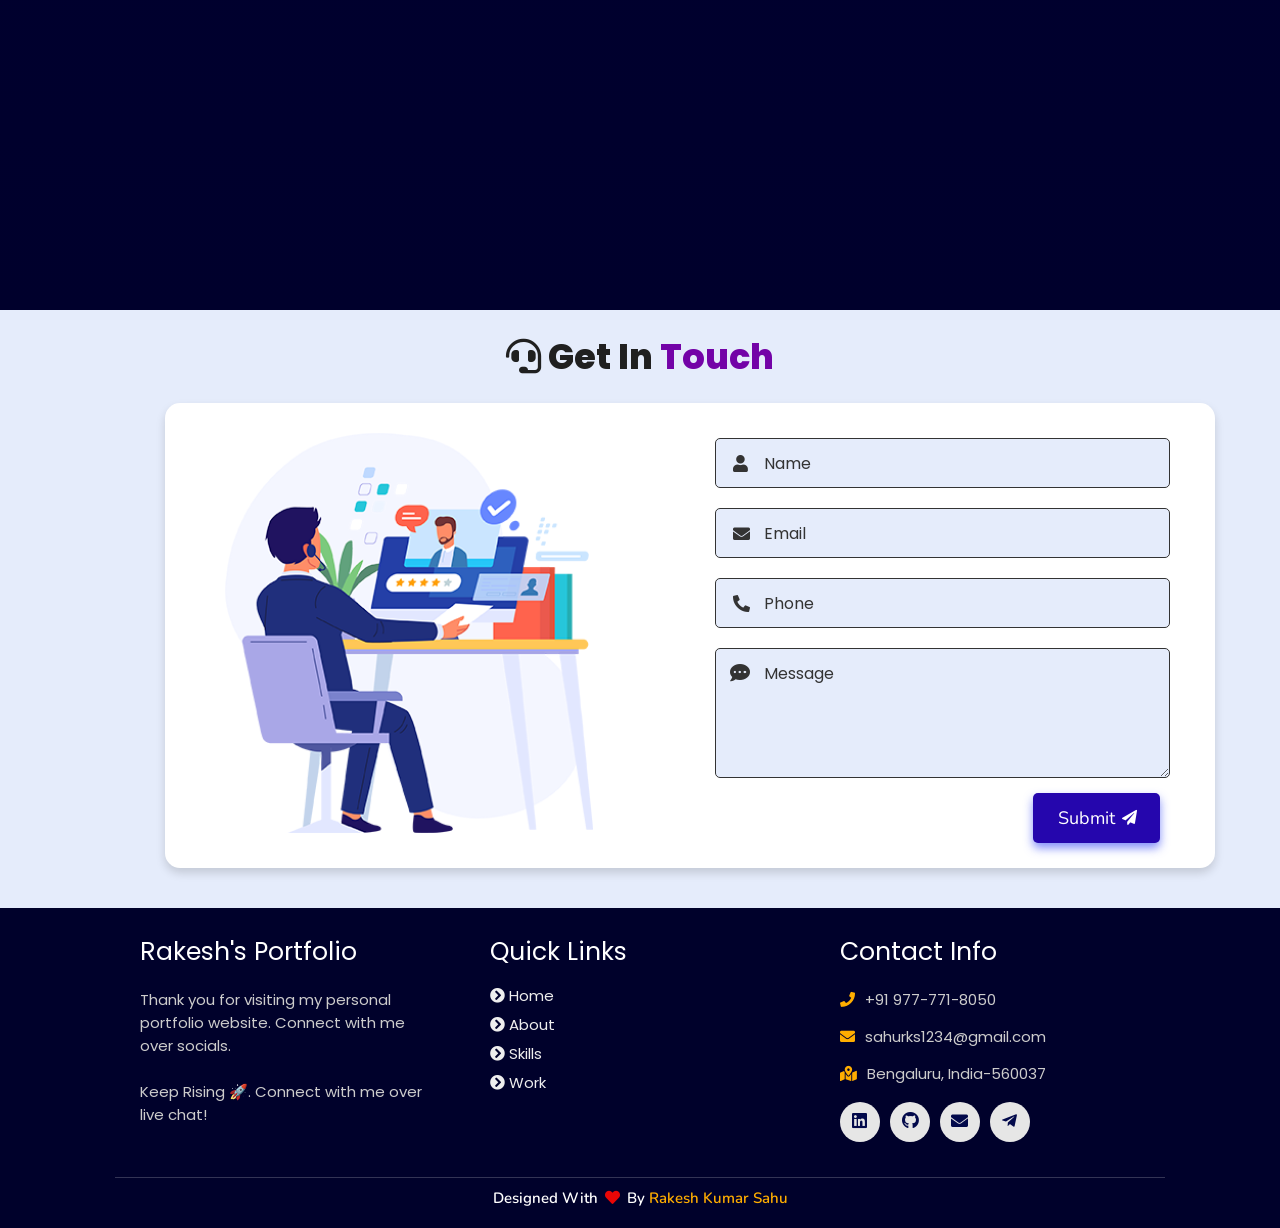
==== commit dd8bf37a: "Update index.html" ====
--- a/index.html
+++ b/index.html
@@ -99,7 +99,7 @@
         </div>
         
         <div class="resumebtn">
-            <a href="https://drive.google.com/file/d/1StDqyf1WnC-CfSBPlymwTarFv6oSGYnr/view?usp=drivesdk " target="_blank" class="btn"><span>Resume</span>
+            <a href="https://drive.google.com/file/d/1Uoo2bSlakDYvZBgfY4xUb5p16mnIz30X/view?usp=drivesdk" target="_blank" class="btn"><span>Resume</span>
                 <i class="fas fa-chevron-right"></i>
             </a>
         </div>
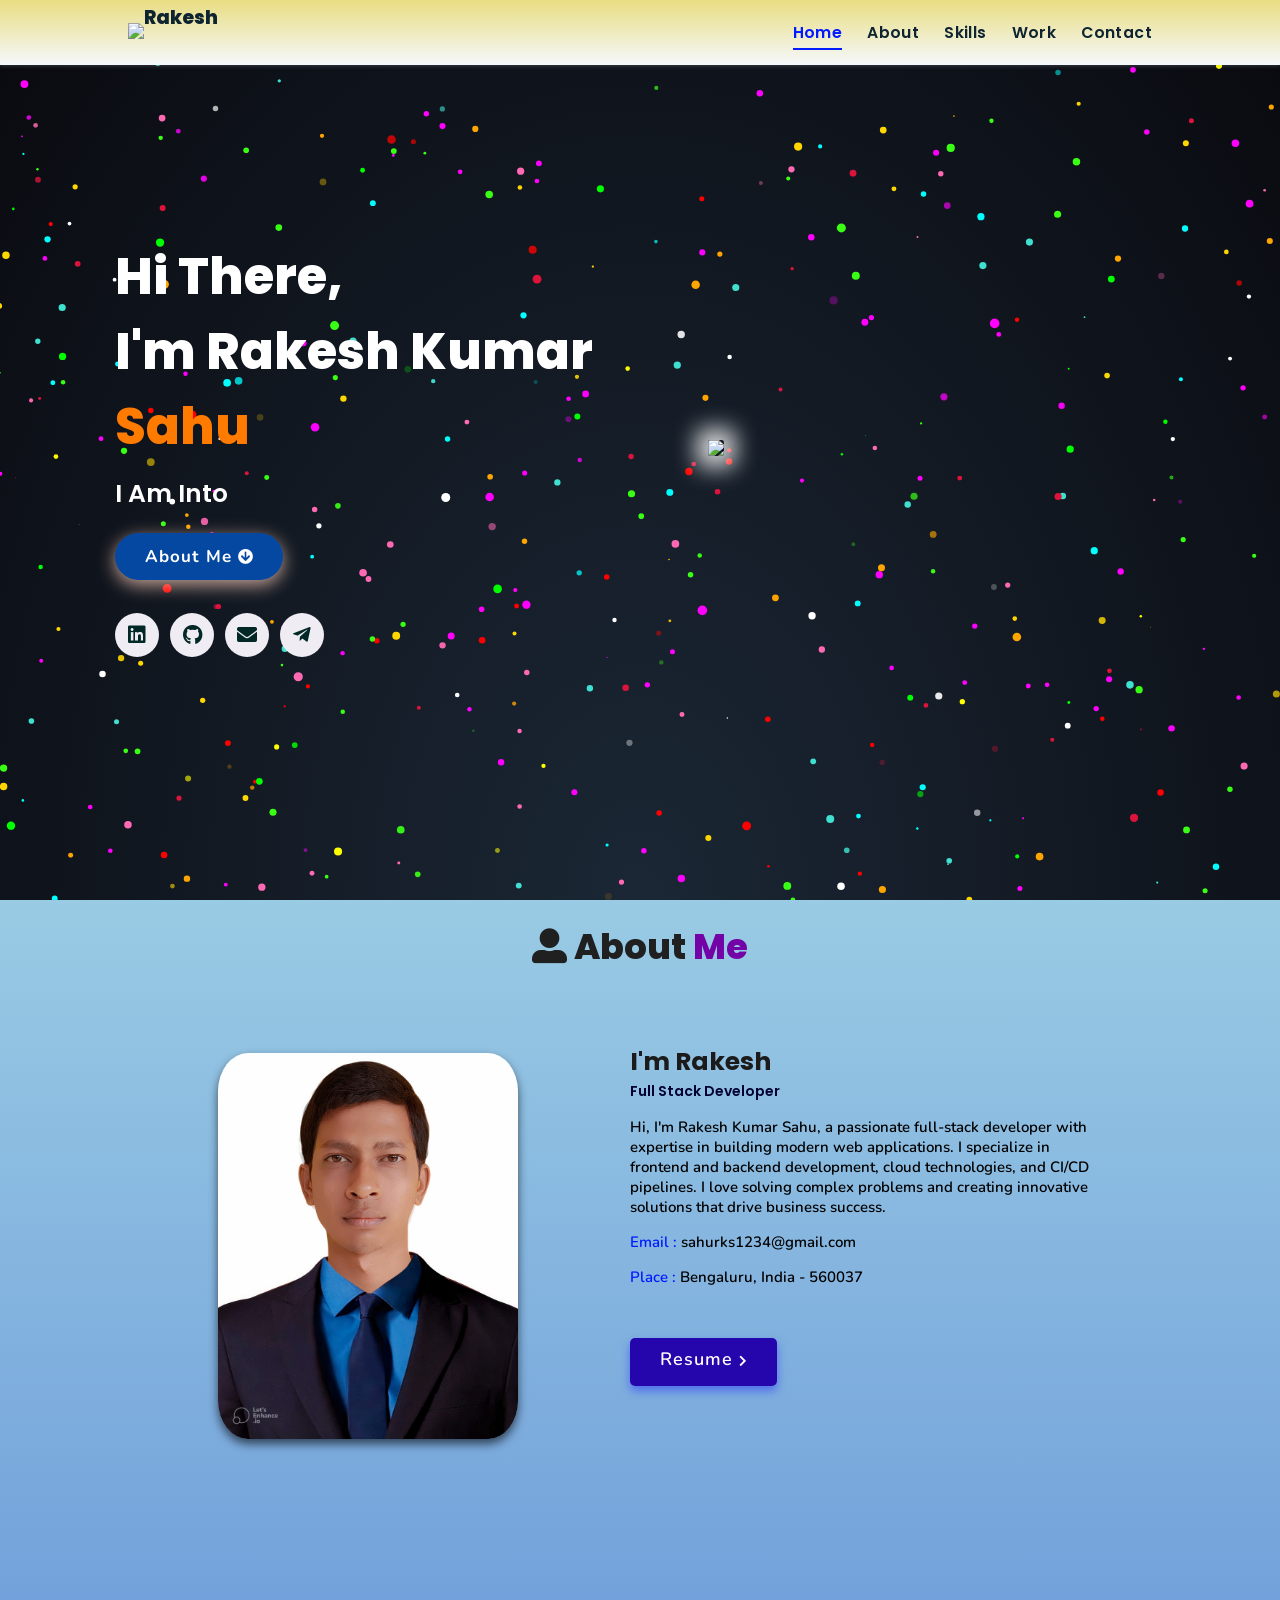
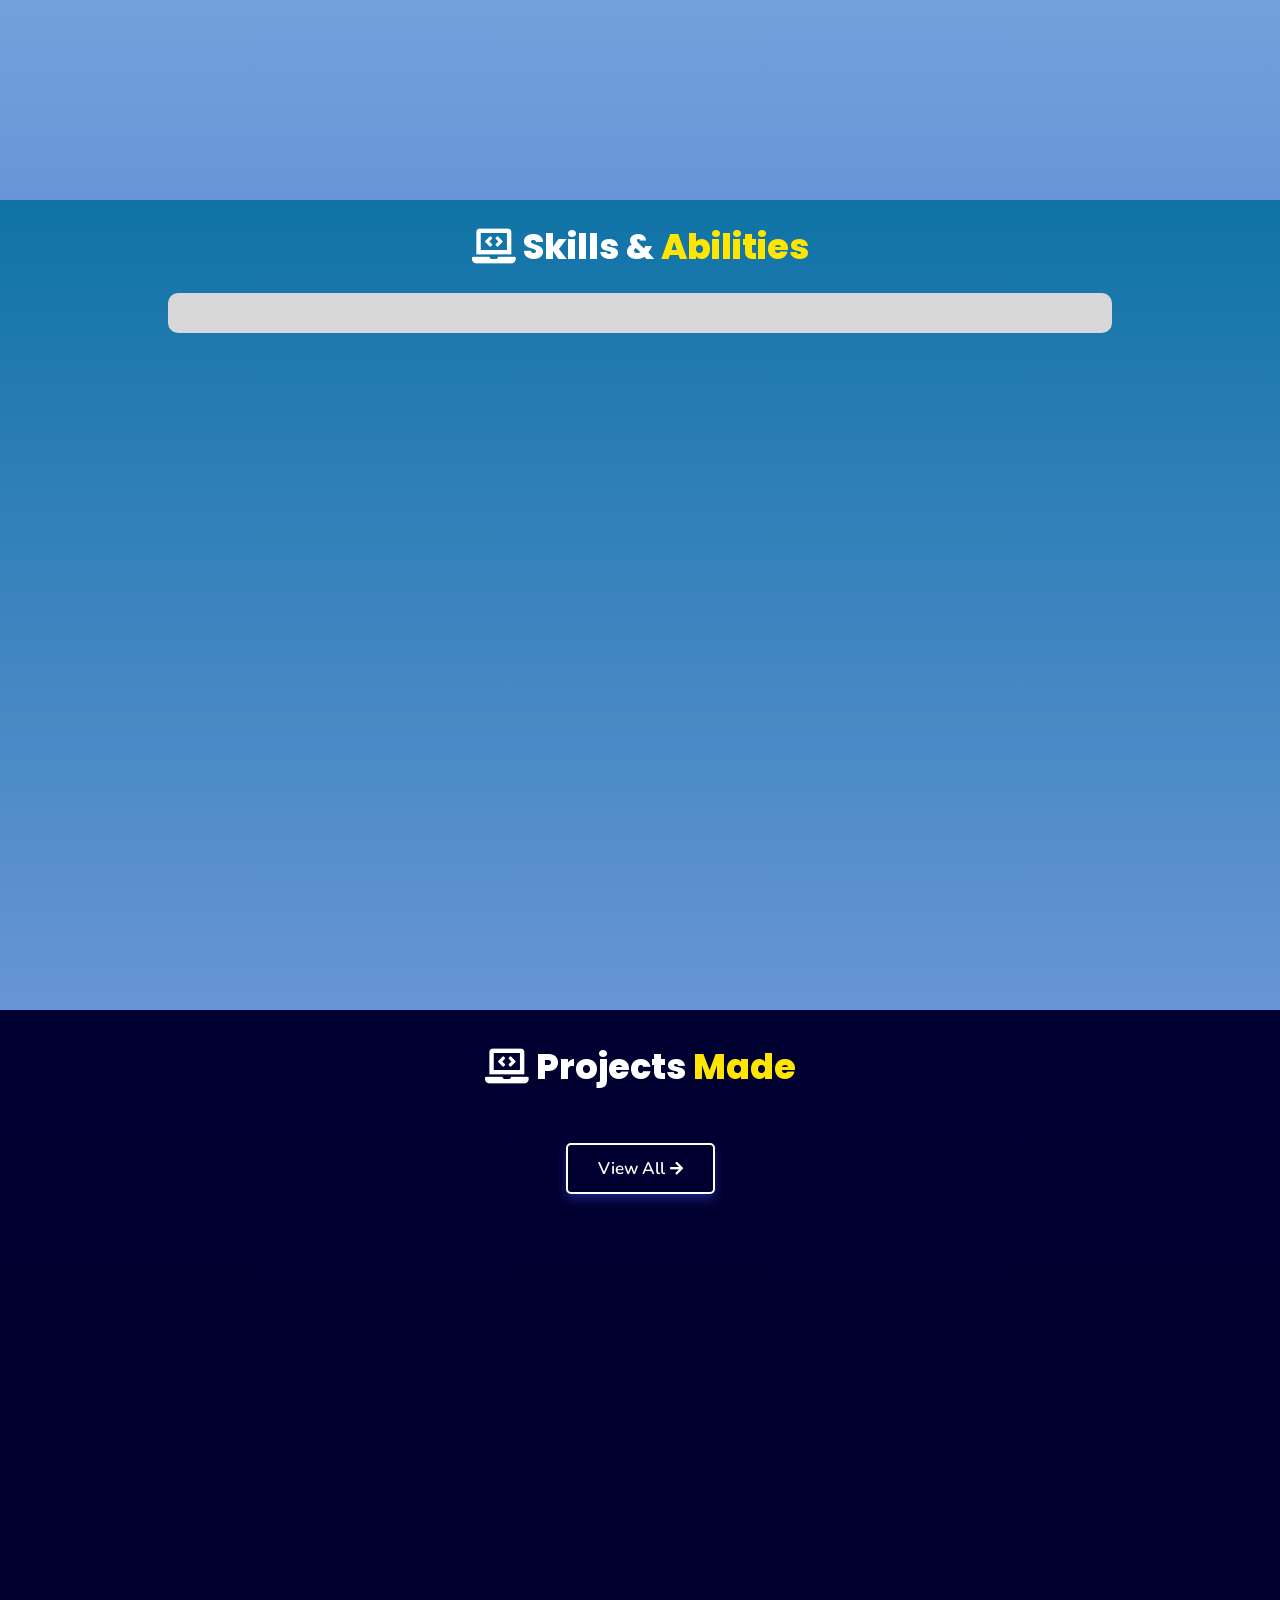
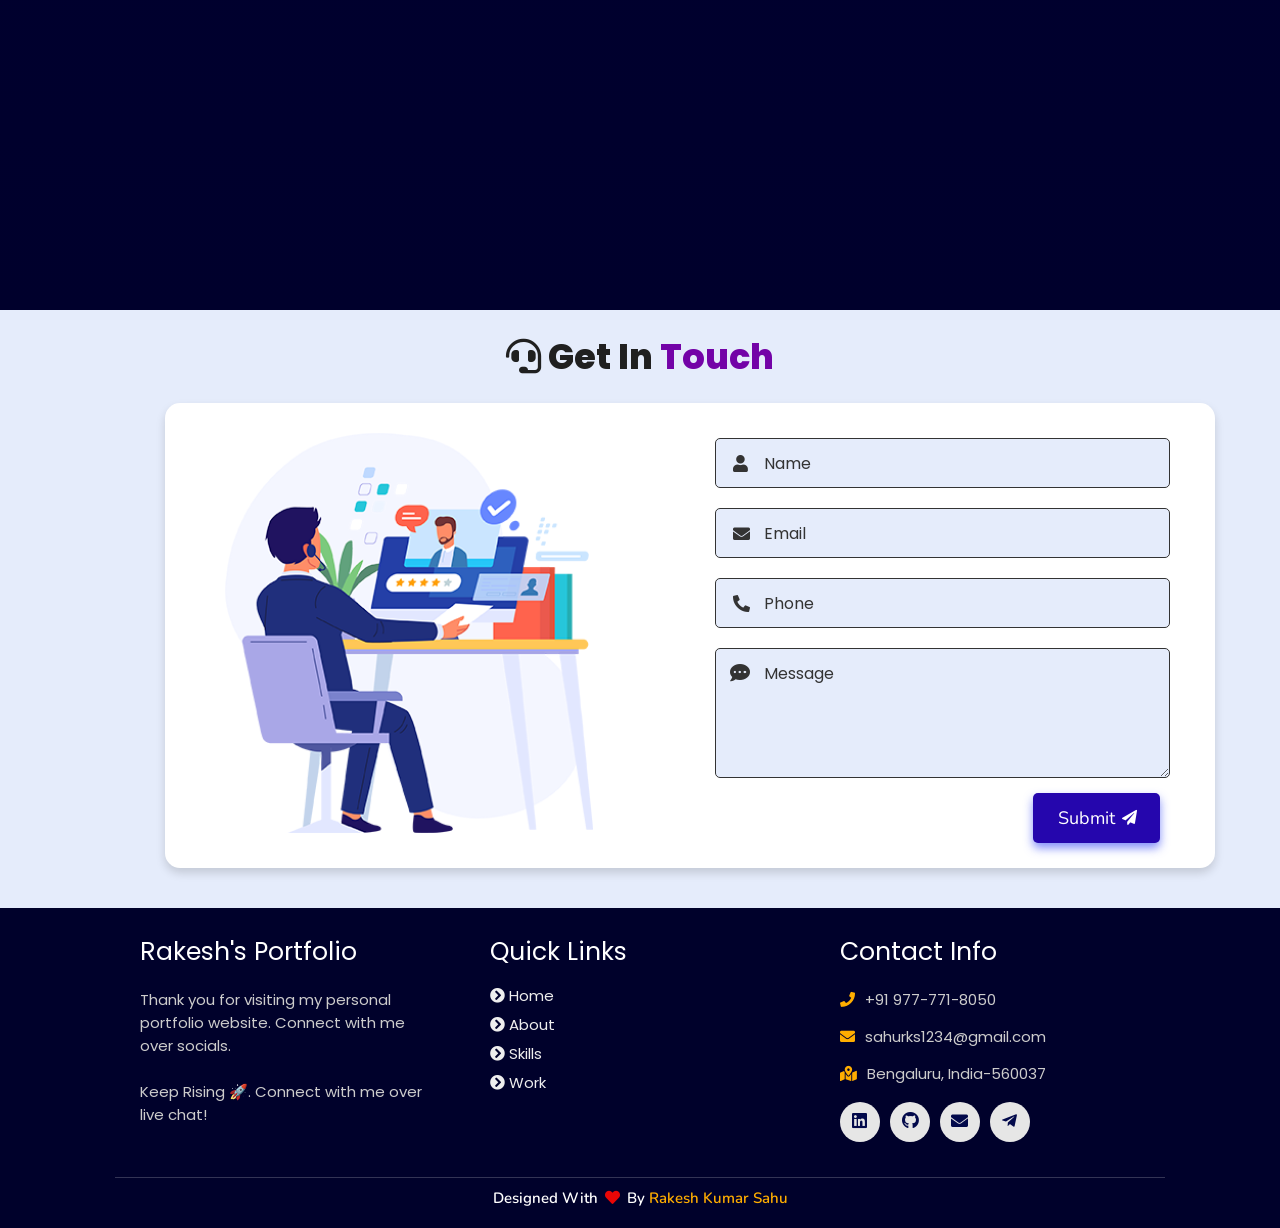
==== commit 5a3befcf: "Update index.html" ====
--- a/index.html
+++ b/index.html
@@ -143,7 +143,7 @@
 </div>
 
 <div class="viewall">
-  <a href="https://github.com/rakeshkumarsahugithub" class="btn"><span>View All</span>
+  <a href="https://github.com/Rakeshkumarsahugithub?tab=repositories" class="btn"><span>View All</span>
     <i class="fas fa-arrow-right"></i>
 </a>
 </div>
@@ -268,3 +268,4 @@
 
 </body>
 </html>
+
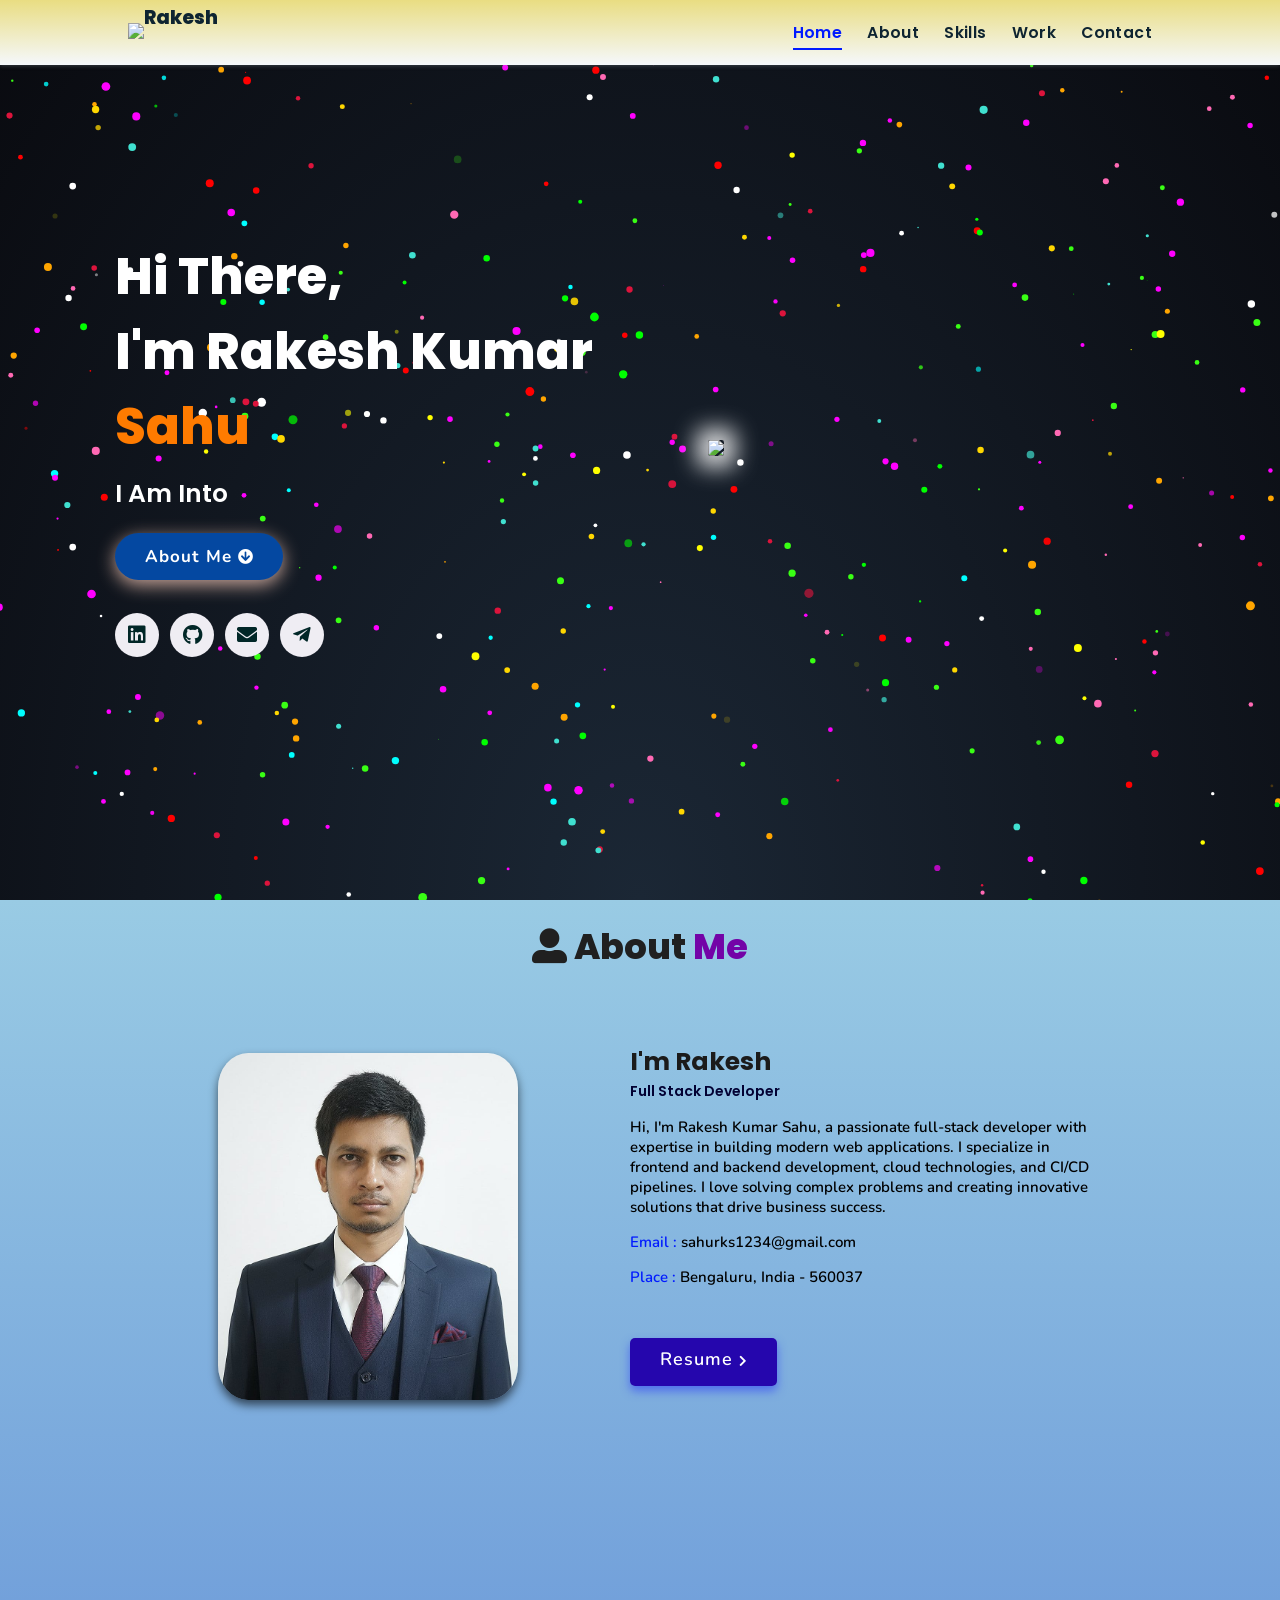
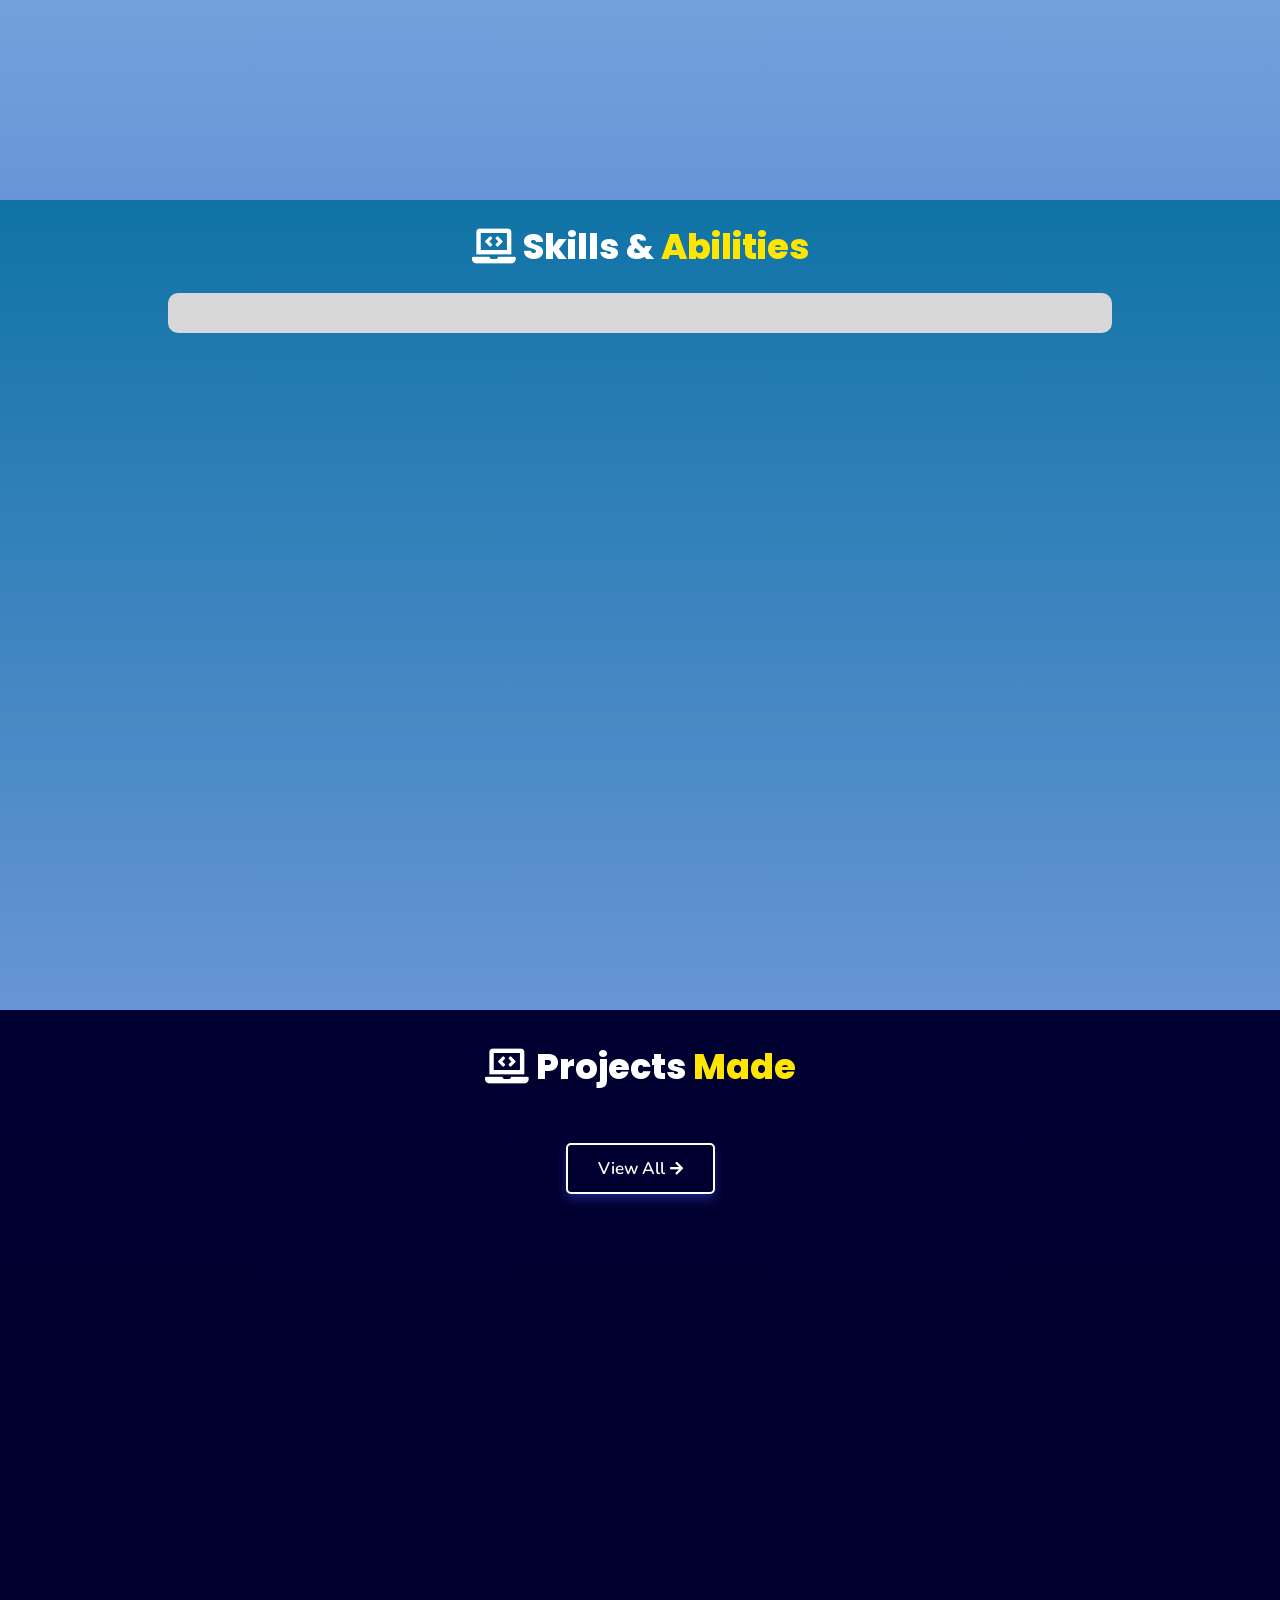
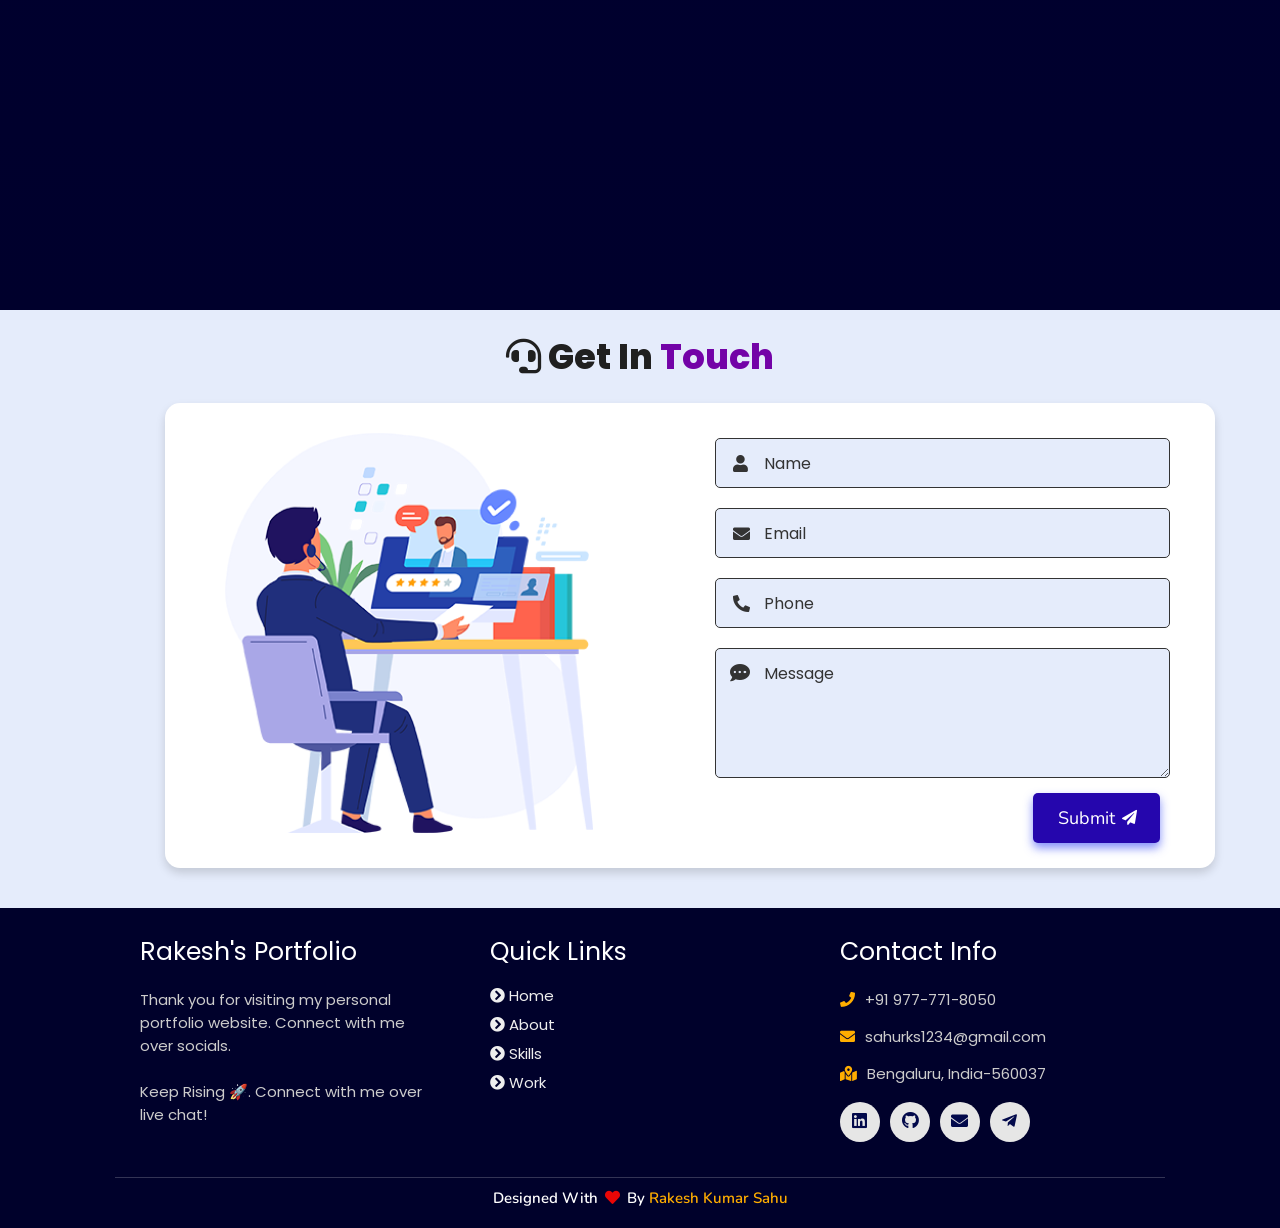
==== commit 5d8d6b36: "Update index.html" ====
--- a/index.html
+++ b/index.html
@@ -76,7 +76,7 @@
     <div class="row">
 
     <div class="image">
-        <img draggable="false" class="tilt" src="./assets/images/WhatsApp_Image_2023-08-06_at_10.42.18_AM-removebg-preview_auto_x2.jpg" alt="">
+        <img draggable="false" class="tilt" src="./assets/images/WhatsApp Image 2025-12-09 at 18.45.10.jpeg" alt="">
     </div>
     <div class="content">
         <h3>I'm Rakesh</h3>
